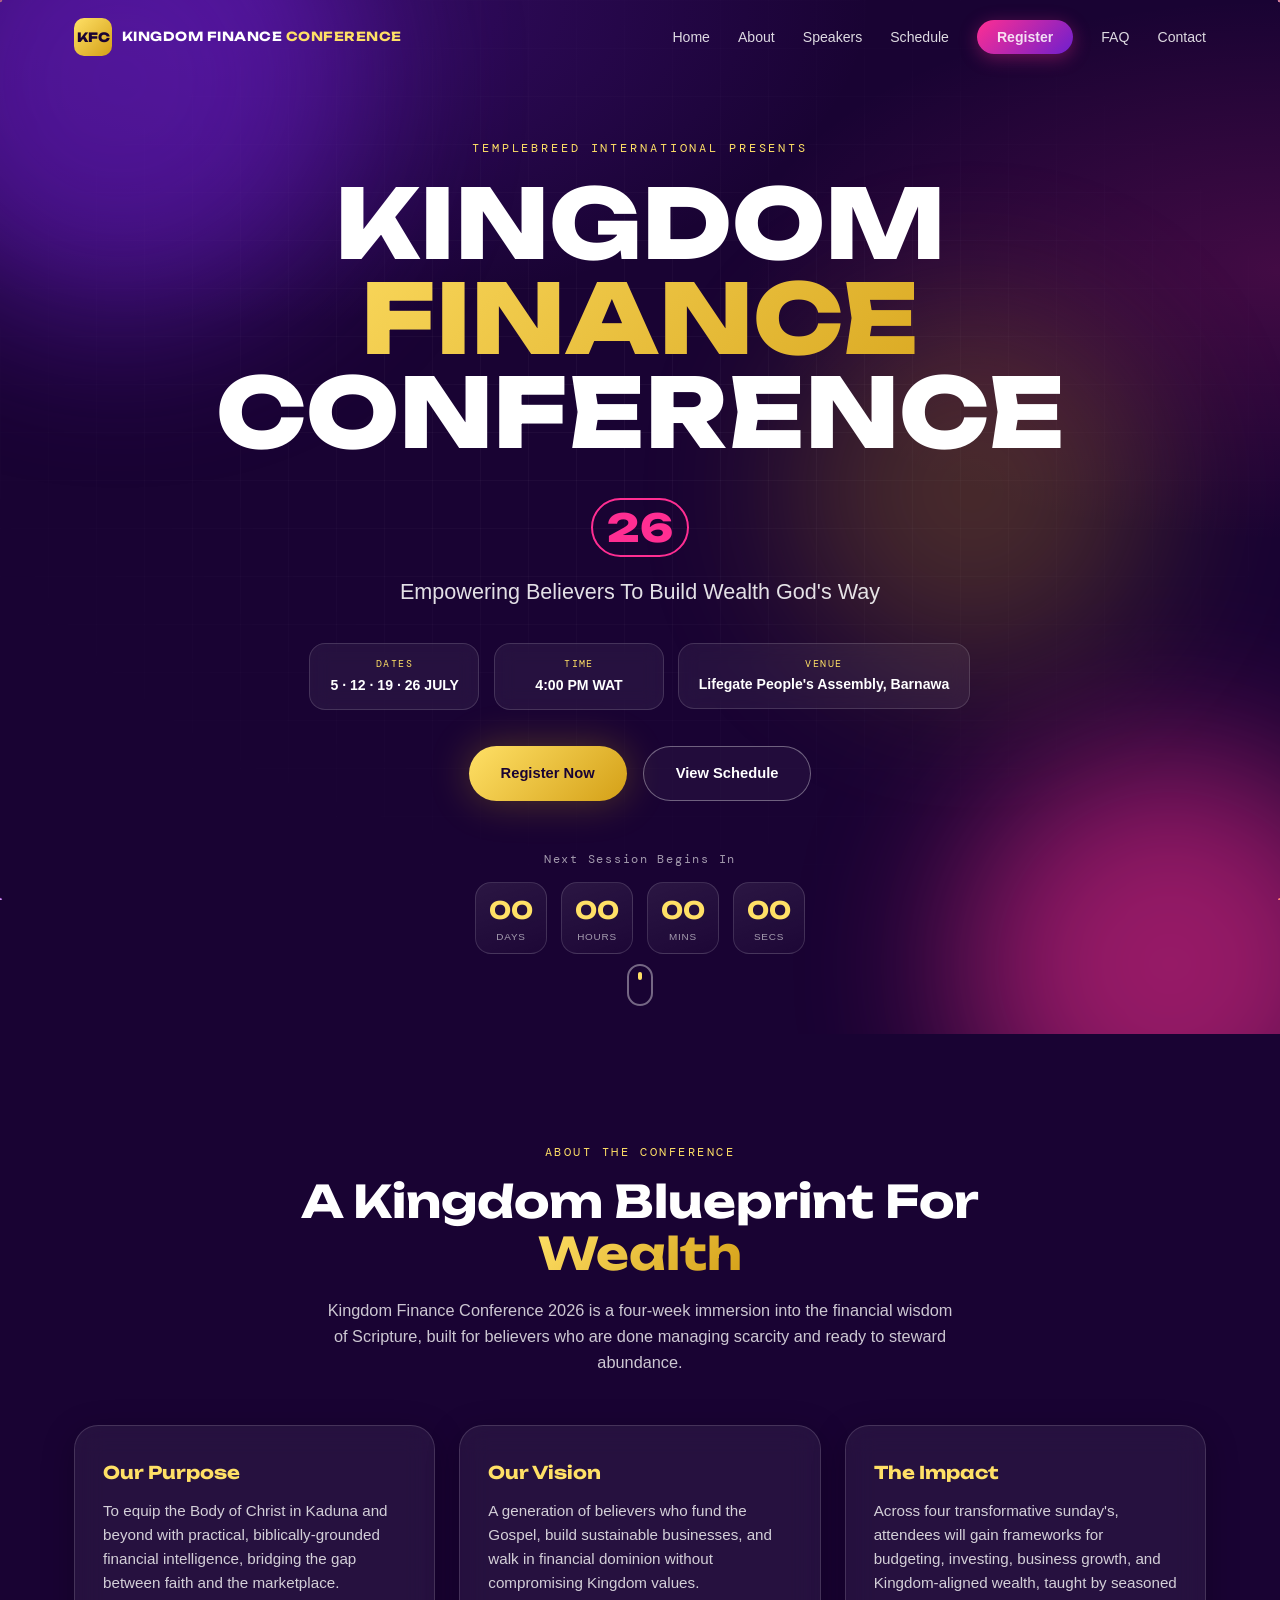
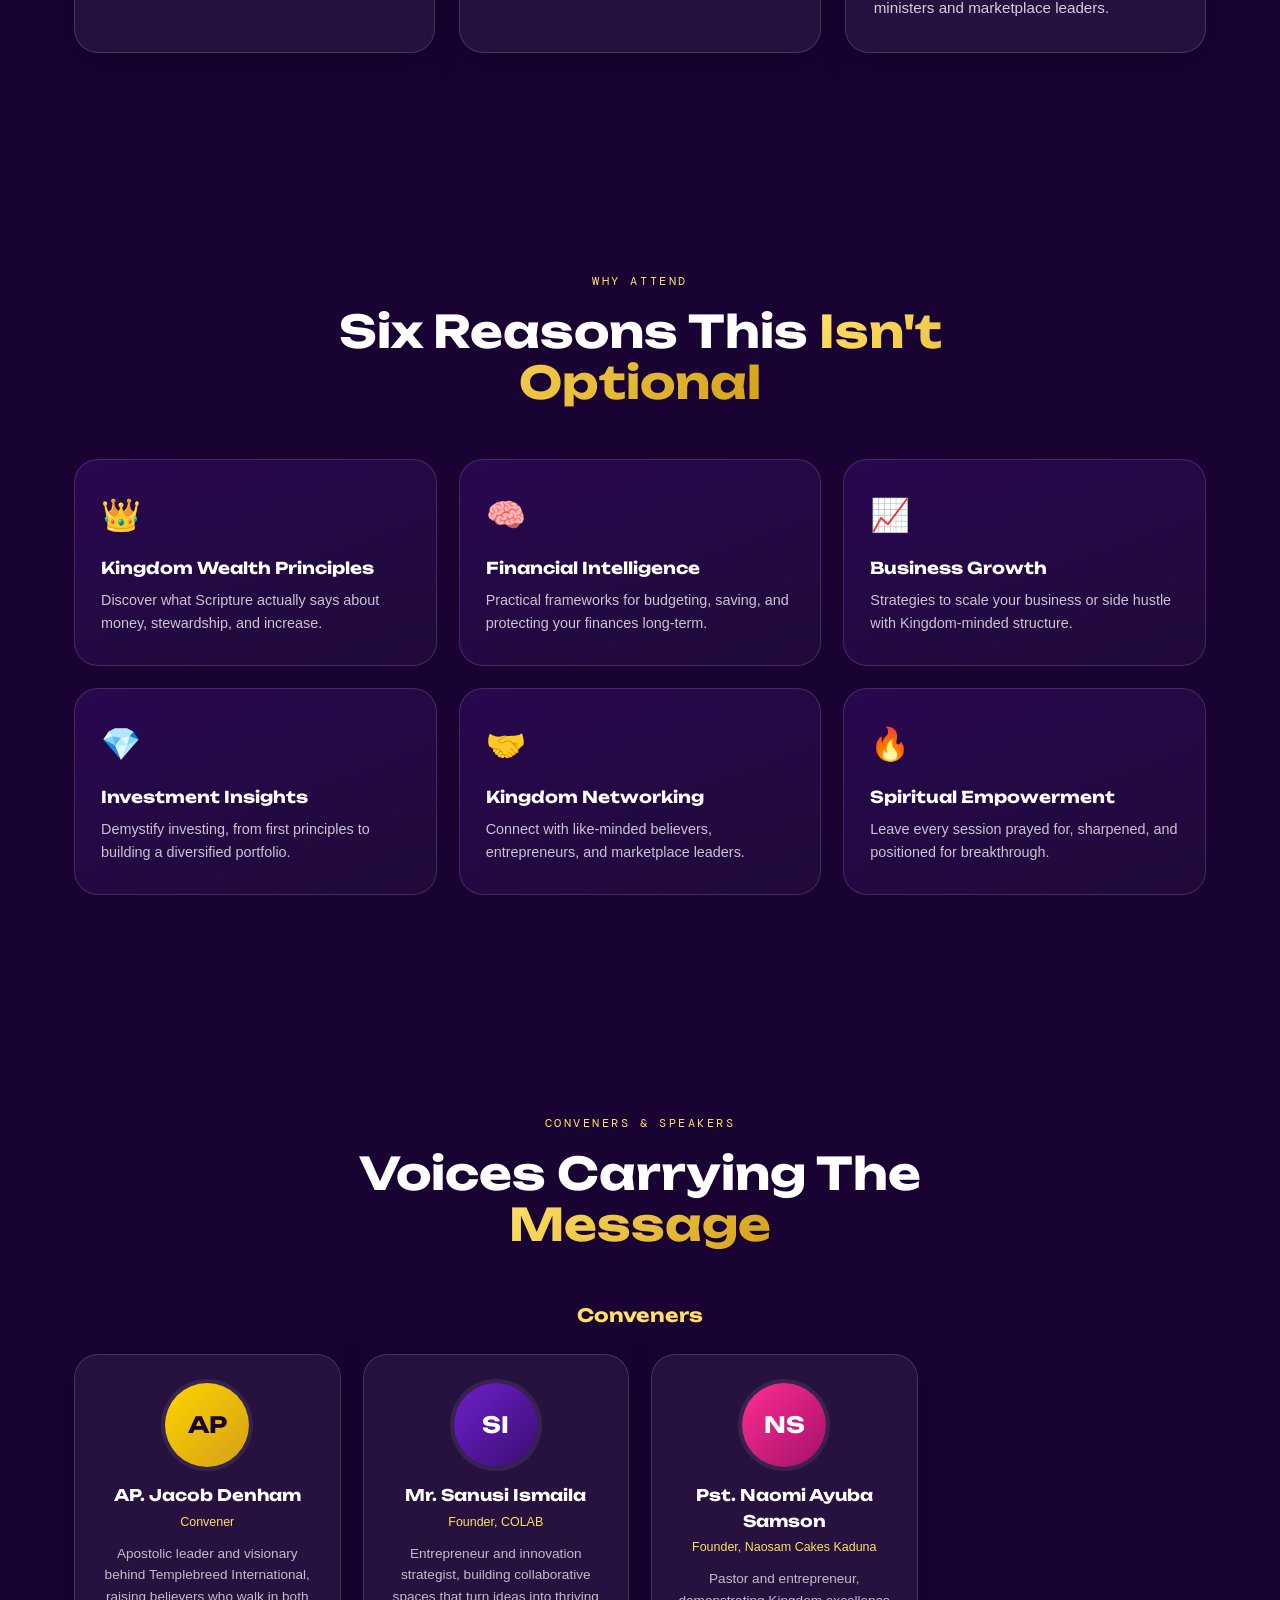
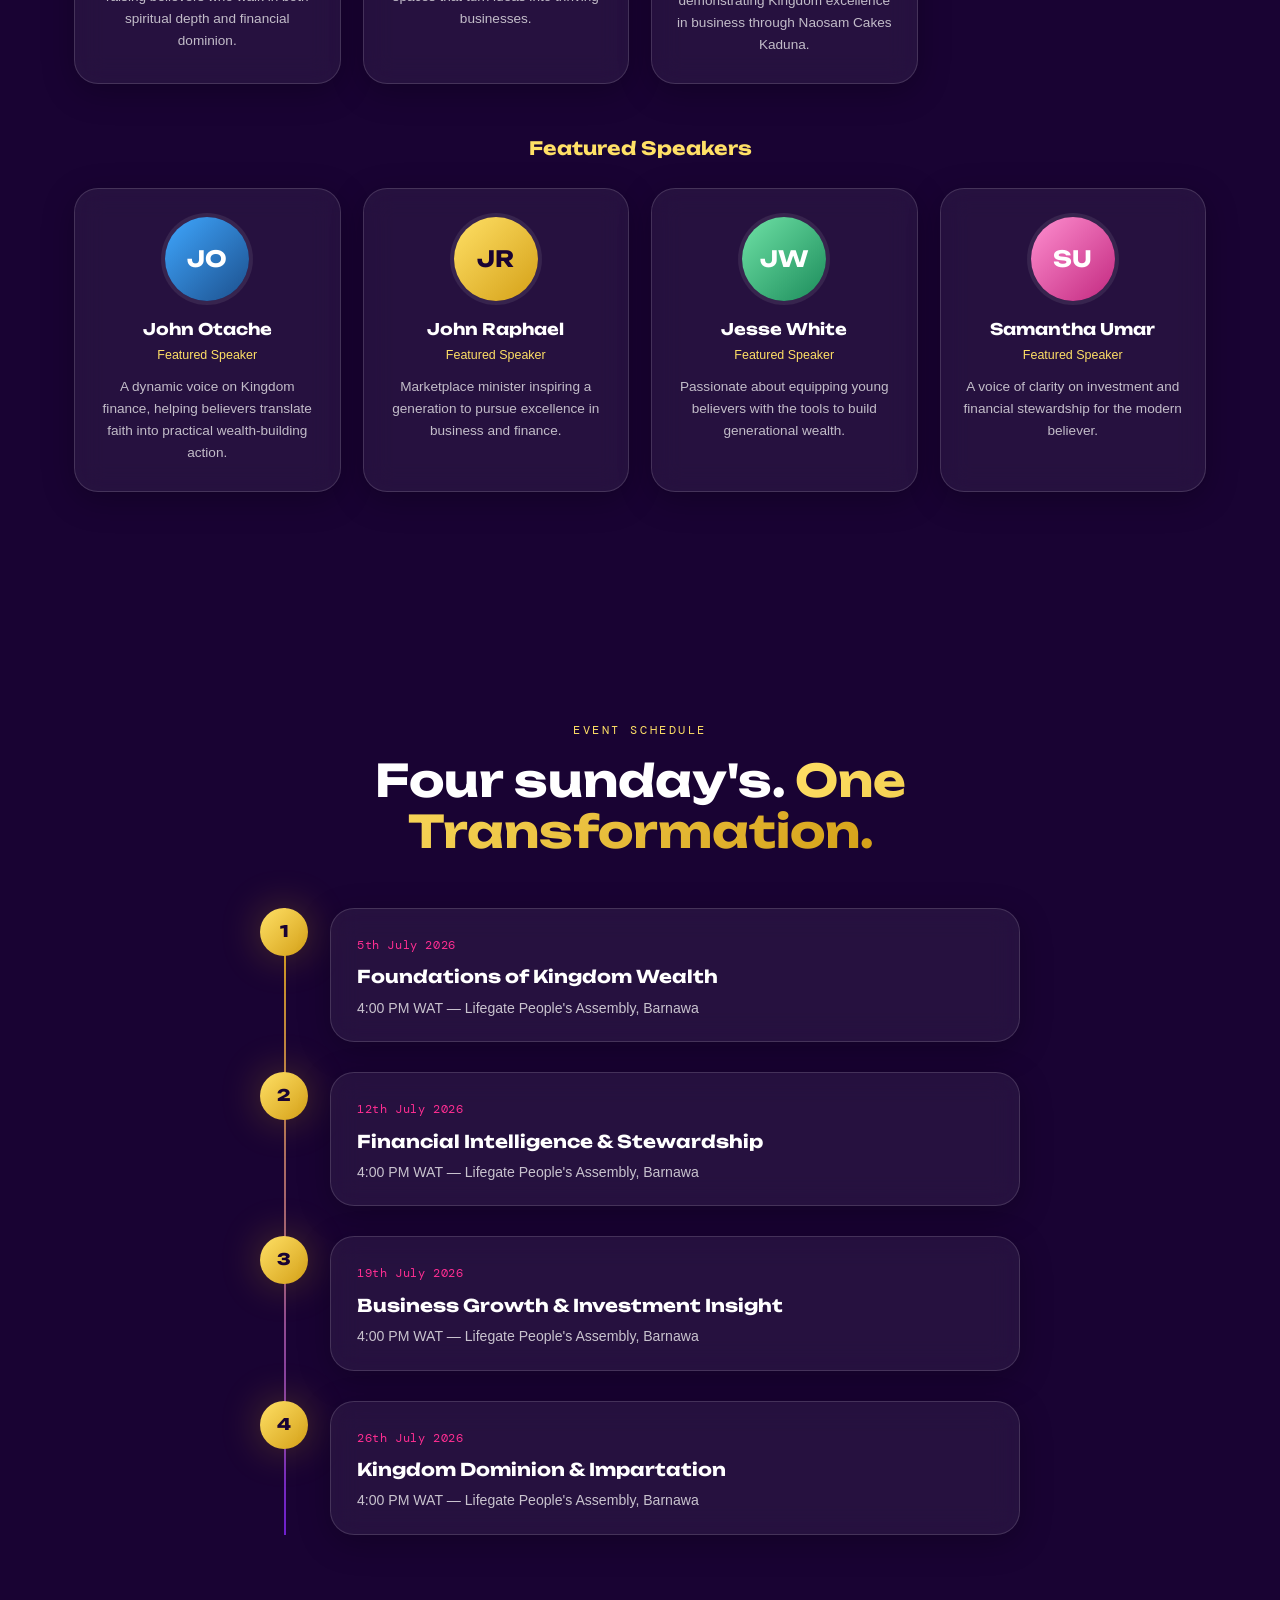
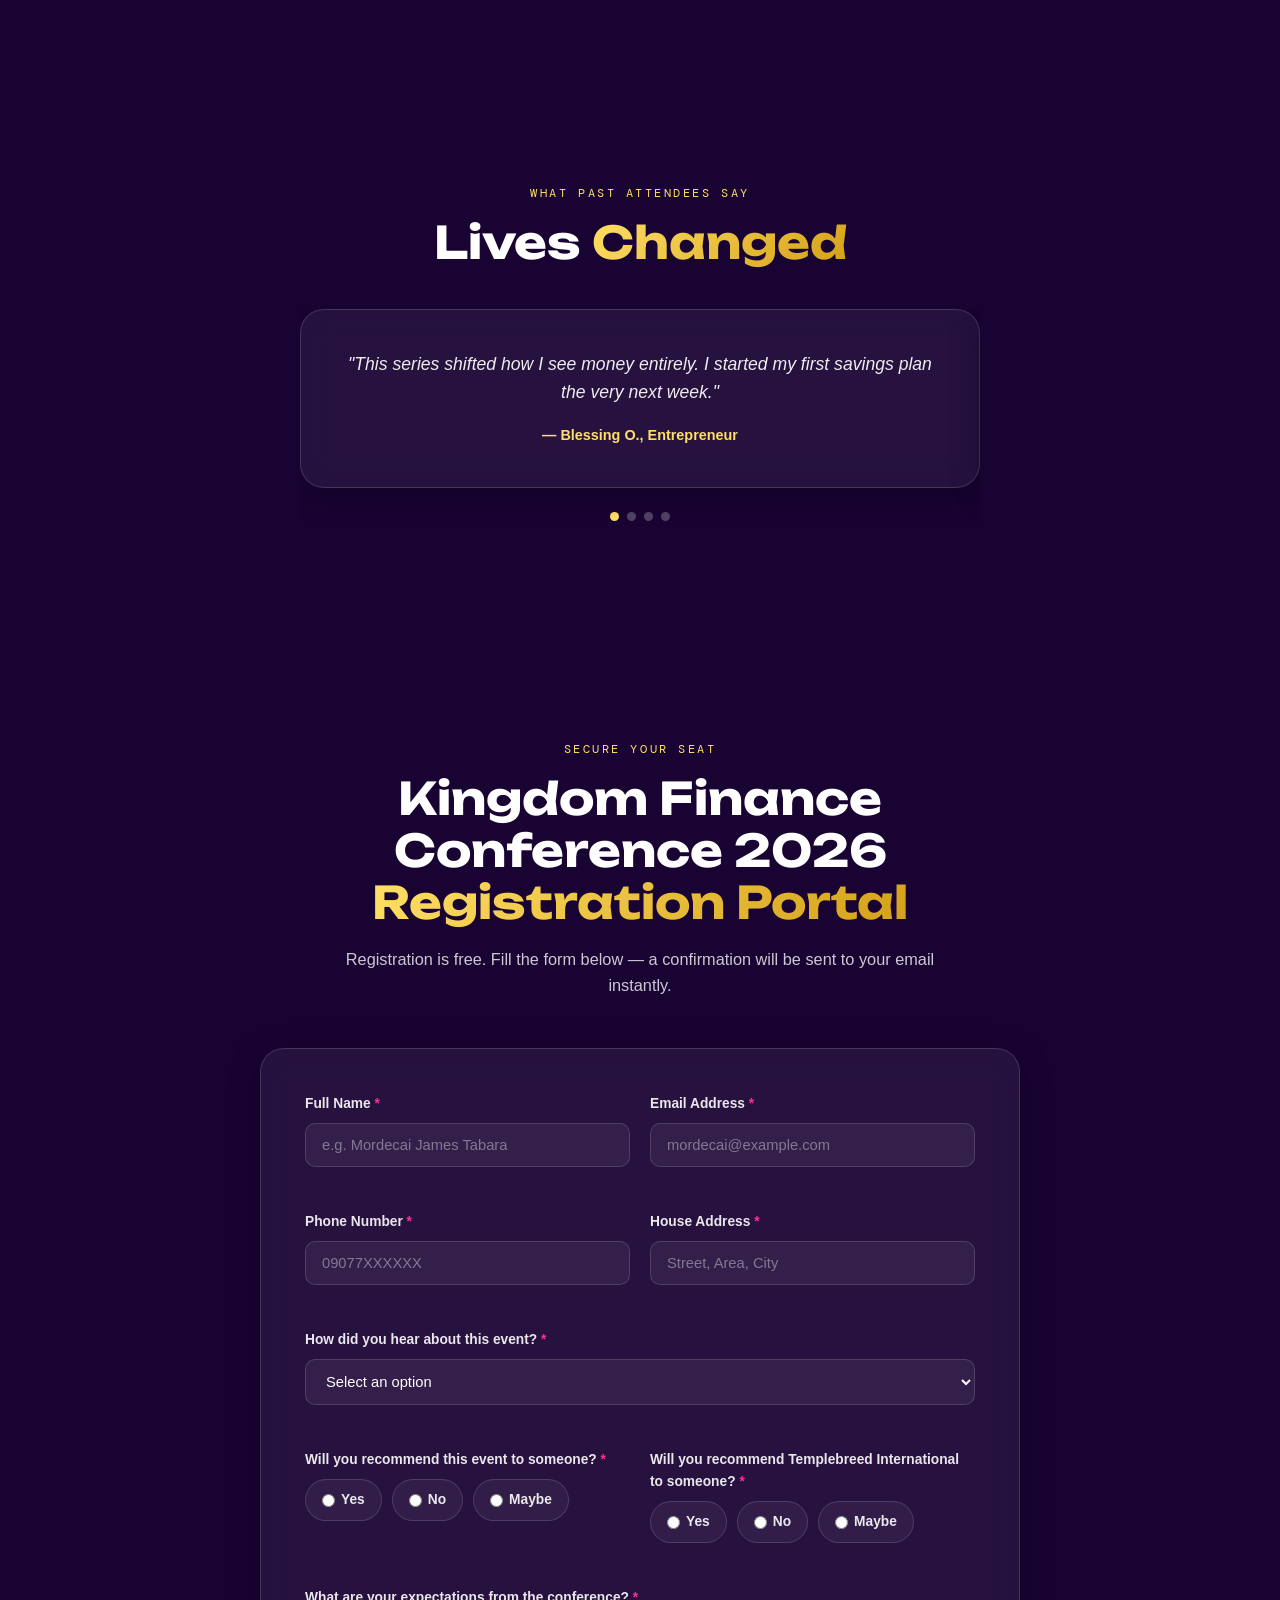
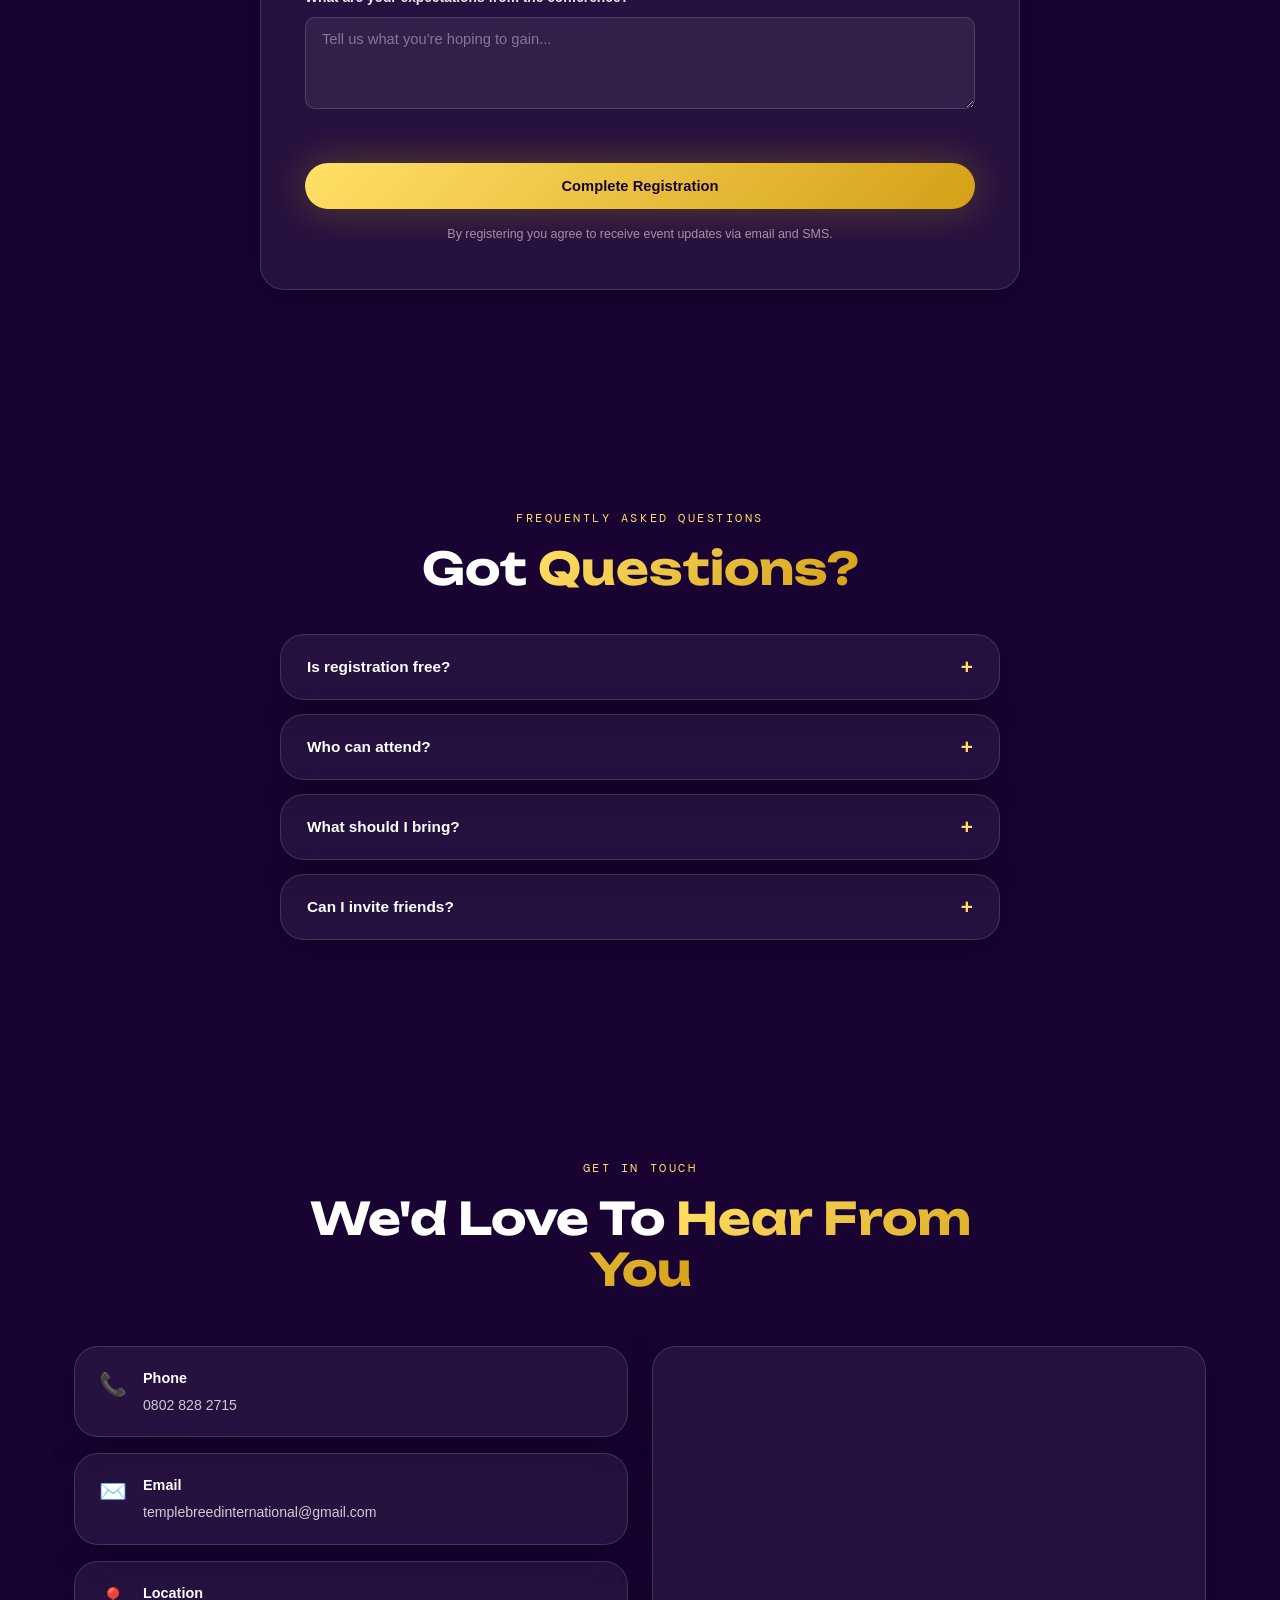
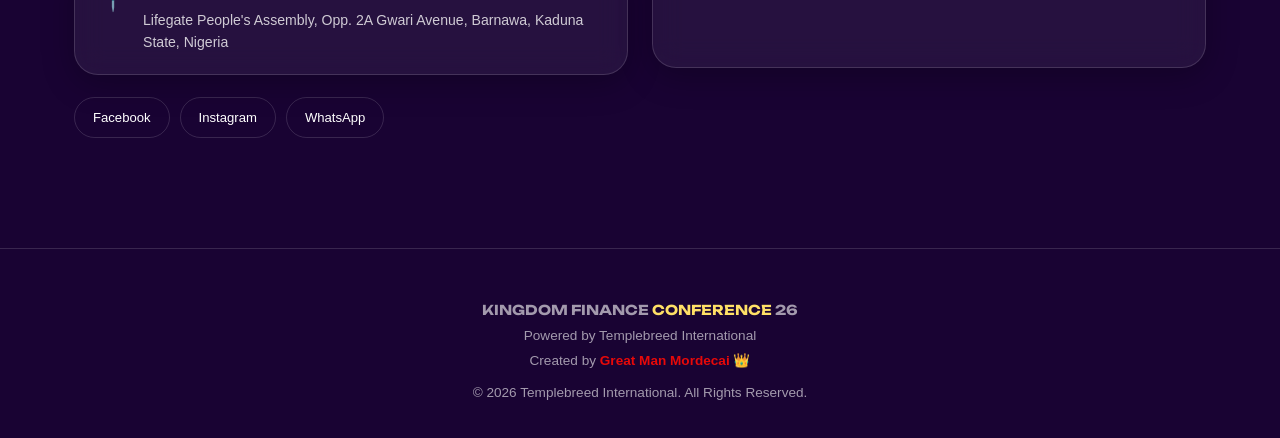
==== index.html @ 5153dd6d "Add files via upload" ====
<!DOCTYPE html>
<html lang="en">
<head>
<meta charset="UTF-8">
<meta name="viewport" content="width=device-width, initial-scale=1.0">
<title>Kingdom Finance Series 2026 | Templebreed International</title>
<meta name="description" content="Kingdom Finance Series 2026 — Empowering Believers To Build Wealth God's Way. 5th, 12th, 19th & 26th July 2026, 4PM WAT, Lifegate People's Assembly, Barnawa, Kaduna. Register free.">
<meta name="keywords" content="Kingdom Finance Series, Templebreed International, Kaduna conference, Christian finance conference 2026">
<meta name="author" content="Templebreed International">

<!-- Open Graph -->
<meta property="og:type" content="website">
<meta property="og:title" content="Kingdom Finance Series 2026">
<meta property="og:description" content="Empowering Believers To Build Wealth God's Way. Four Fridays in July 2026, 4PM WAT, Lifegate People's Assembly, Barnawa, Kaduna.">
<meta property="og:image" content="assets/og-cover.jpg">
<meta property="og:url" content="https://kingdomfinanceseries.org/">
<meta name="twitter:card" content="summary_large_image">

<link rel="preconnect" href="https://fonts.googleapis.com">
<link rel="preconnect" href="https://fonts.gstatic.com" crossorigin>
<link href="https://fonts.googleapis.com/css2?family=Unbounded:wght@400;600;700;800;900&family=Inter:wght@400;500;600;700;800&family=DM+Mono:wght@400;500&display=swap" rel="stylesheet">

<link rel="icon" href="data:image/svg+xml,<svg xmlns=%22http://www.w3.org/2000/svg%22 viewBox=%220 0 100 100%22><text y=%22.9em%22 font-size=%2290%22>👑</text></svg>">
<link rel="stylesheet" href="style.css">
</head>
<body>

<!-- ============ LOADING SCREEN ============ -->
<div id="loader" aria-hidden="true">
  <div class="loader-inner">
    <div class="loader-crest">
      <svg viewBox="0 0 120 120" width="72" height="72">
        <polygon points="60,8 110,40 96,108 24,108 10,40" fill="none" stroke="url(#goldGrad)" stroke-width="2.5"/>
        <text x="60" y="70" text-anchor="middle" font-family="Unbounded" font-size="40" fill="url(#goldGrad)">K</text>
        <defs>
          <linearGradient id="goldGrad" x1="0" y1="0" x2="1" y2="1">
            <stop offset="0%" stop-color="#FFE066"/>
            <stop offset="100%" stop-color="#D4A017"/>
          </linearGradient>
        </defs>
      </svg>
    </div>
    <p class="loader-eyebrow">TEMPLEBREED INTERNATIONAL</p>
    <p class="loader-text" id="loaderText">Preparing Your Kingdom Finance Experience<span class="dots"><span>.</span><span>.</span><span>.</span></span></p>
    <div class="loader-bar"><div class="loader-bar-fill" id="loaderFill"></div></div>
  </div>
</div>

<!-- ============ PARTICLE CANVAS BACKGROUND ============ -->
<canvas id="particleCanvas" aria-hidden="true"></canvas>

<!-- ============ NAVIGATION ============ -->
<header class="site-header" id="siteHeader">
  <nav class="navbar" aria-label="Primary">
    <a href="#home" class="brand">
      <span class="brand-mark">KFC</span>
      <span class="brand-text">KINGDOM&nbsp;FINANCE&nbsp;<em>CONFERENCE</em></span>
    </a>
    <ul class="nav-links" id="navLinks">
      <li><a href="#home" class="nav-link active-link">Home</a></li>
      <li><a href="#about" class="nav-link">About</a></li>
      <li><a href="#speakers" class="nav-link">Speakers</a></li>
      <li><a href="#schedule" class="nav-link">Schedule</a></li>
      <li><a href="#register" class="nav-link nav-cta">Register</a></li>
      <li><a href="#faq" class="nav-link">FAQ</a></li>
      <li><a href="#contact" class="nav-link">Contact</a></li>
    </ul>
    <button class="hamburger" id="hamburger" aria-label="Open menu" aria-expanded="false" aria-controls="navLinks">
      <span></span><span></span><span></span>
    </button>
  </nav>
</header>

<main id="home">

  <!-- ============ HERO ============ -->
  <section class="hero" id="hero">
    <div class="hero-bg">
      <div class="hero-glow glow-1"></div>
      <div class="hero-glow glow-2"></div>
      <div class="hero-glow glow-3"></div>
      <div class="hero-grid"></div>
    </div>

    <div class="hero-content">
      <p class="hero-eyebrow">TEMPLEBREED INTERNATIONAL PRESENTS</p>
      <h1 class="hero-title">
        <span class="line">KINGDOM</span>
        <span class="line gold-text">FINANCE</span>
        <span class="line series-line">CONFERENCE <em class="year-tag">26</em></span>
      </h1>
      <p class="hero-subtitle">Empowering Believers To Build Wealth God's Way</p>

      <div class="hero-meta">
        <div class="meta-pill">
          <span class="meta-label">DATES</span>
          <span class="meta-value">5 · 12 · 19 · 26 JULY</span>
        </div>
        <div class="meta-pill">
          <span class="meta-label">TIME</span>
          <span class="meta-value">4:00 PM WAT</span>
        </div>
        <div class="meta-pill">
          <span class="meta-label">VENUE</span>
          <span class="meta-value">Lifegate People's Assembly, Barnawa</span>
        </div>
      </div>

      <div class="hero-cta-row">
        <a href="#register" class="btn btn-primary">Register Now</a>
        <a href="#schedule" class="btn btn-ghost">View Schedule</a>
      </div>

      <div class="countdown" id="countdown" aria-label="Countdown to next session">
        <p class="countdown-label">Next Session Begins In</p>
        <div class="countdown-grid">
          <div class="countdown-cell"><span id="cdDays">00</span><small>Days</small></div>
          <div class="countdown-cell"><span id="cdHours">00</span><small>Hours</small></div>
          <div class="countdown-cell"><span id="cdMins">00</span><small>Mins</small></div>
          <div class="countdown-cell"><span id="cdSecs">00</span><small>Secs</small></div>
        </div>
      </div>
    </div>

    <a href="#about" class="scroll-cue" aria-label="Scroll to learn more"><span></span></a>
  </section>

  <!-- ============ ABOUT ============ -->
  <section class="section about" id="about">
    <div class="container">
      <p class="section-eyebrow">ABOUT THE CONFERENCE</p>
      <h2 class="section-title">A Kingdom Blueprint For <span class="gold-text">Wealth</span></h2>
      <p class="section-lead">Kingdom Finance Conference 2026 is a four-week immersion into the financial wisdom of Scripture, built for believers who are done managing scarcity and ready to steward abundance.</p>

      <div class="about-grid">
        <div class="about-card glass-card">
          <h3>Our Purpose</h3>
          <p>To equip the Body of Christ in Kaduna and beyond with practical, biblically-grounded financial intelligence, bridging the gap between faith and the marketplace.</p>
        </div>
        <div class="about-card glass-card">
          <h3>Our Vision</h3>
          <p>A generation of believers who fund the Gospel, build sustainable businesses, and walk in financial dominion without compromising Kingdom values.</p>
        </div>
        <div class="about-card glass-card">
          <h3>The Impact</h3>
          <p>Across four transformative sunday's, attendees will gain frameworks for budgeting, investing, business growth, and Kingdom-aligned wealth, taught by seasoned ministers and marketplace leaders.</p>
        </div>
      </div>
    </div>
  </section>

  <!-- ============ WHY ATTEND ============ -->
  <section class="section why-attend" id="why">
    <div class="container">
      <p class="section-eyebrow">WHY ATTEND</p>
      <h2 class="section-title">Six Reasons This <span class="gold-text">Isn't Optional</span></h2>

      <div class="why-grid">
        <article class="why-card reveal">
          <div class="why-icon">👑</div>
          <h3>Kingdom Wealth Principles</h3>
          <p>Discover what Scripture actually says about money, stewardship, and increase.</p>
        </article>
        <article class="why-card reveal">
          <div class="why-icon">🧠</div>
          <h3>Financial Intelligence</h3>
          <p>Practical frameworks for budgeting, saving, and protecting your finances long-term.</p>
        </article>
        <article class="why-card reveal">
          <div class="why-icon">📈</div>
          <h3>Business Growth</h3>
          <p>Strategies to scale your business or side hustle with Kingdom-minded structure.</p>
        </article>
        <article class="why-card reveal">
          <div class="why-icon">💎</div>
          <h3>Investment Insights</h3>
          <p>Demystify investing, from first principles to building a diversified portfolio.</p>
        </article>
        <article class="why-card reveal">
          <div class="why-icon">🤝</div>
          <h3>Kingdom Networking</h3>
          <p>Connect with like-minded believers, entrepreneurs, and marketplace leaders.</p>
        </article>
        <article class="why-card reveal">
          <div class="why-icon">🔥</div>
          <h3>Spiritual Empowerment</h3>
          <p>Leave every session prayed for, sharpened, and positioned for breakthrough.</p>
        </article>
      </div>
    </div>
  </section>

  <!-- ============ SPEAKERS ============ -->
  <section class="section speakers" id="speakers">
    <div class="container">
      <p class="section-eyebrow">CONVENERS & SPEAKERS</p>
      <h2 class="section-title">Voices Carrying The <span class="gold-text">Message</span></h2>

      <h3 class="sub-heading">Conveners</h3>
      <div class="speaker-grid">
        <article class="speaker-card glass-card">
          <div class="speaker-photo speaker-photo--ap">
            <img src="assets/speakers/jacob-denham.jpg" alt="AP. Jacob Denham" loading="lazy" onload="this.classList.add('loaded')" onerror="this.remove()">
            <span class="speaker-initials">AP</span>
          </div>
          <h4>AP. Jacob Denham</h4>
          <p class="speaker-title">Convener</p>
          <p class="speaker-bio">Apostolic leader and visionary behind Templebreed International, raising believers who walk in both spiritual depth and financial dominion.</p>
        </article>
        <article class="speaker-card glass-card">
          <div class="speaker-photo speaker-photo--si">
            <img src="assets/speakers/sanusi-ismaila.jpg" alt="Mr. Sanusi Ismaila" loading="lazy" onload="this.classList.add('loaded')" onerror="this.remove()">
            <span class="speaker-initials">SI</span>
          </div>
          <h4>Mr. Sanusi Ismaila</h4>
          <p class="speaker-title">Founder, COLAB</p>
          <p class="speaker-bio">Entrepreneur and innovation strategist, building collaborative spaces that turn ideas into thriving businesses.</p>
        </article>
        <article class="speaker-card glass-card">
          <div class="speaker-photo speaker-photo--ns">
            <img src="assets/speakers/naomi-ayuba-samson.jpg" alt="Pst. Naomi Ayuba Samson" loading="lazy" onload="this.classList.add('loaded')" onerror="this.remove()">
            <span class="speaker-initials">NS</span>
          </div>
          <h4>Pst. Naomi Ayuba Samson</h4>
          <p class="speaker-title">Founder, Naosam Cakes Kaduna</p>
          <p class="speaker-bio">Pastor and entrepreneur, demonstrating Kingdom excellence in business through Naosam Cakes Kaduna.</p>
        </article>
      </div>

      <h3 class="sub-heading">Featured Speakers</h3>
      <div class="speaker-grid">
        <article class="speaker-card glass-card">
          <div class="speaker-photo speaker-photo--jo">
            <img src="assets/speakers/john-otache.jpg" alt="John Otache" loading="lazy" onload="this.classList.add('loaded')" onerror="this.remove()">
            <span class="speaker-initials">JO</span>
          </div>
          <h4>John Otache</h4>
          <p class="speaker-title">Featured Speaker</p>
          <p class="speaker-bio">A dynamic voice on Kingdom finance, helping believers translate faith into practical wealth-building action.</p>
        </article>
        <article class="speaker-card glass-card">
          <div class="speaker-photo speaker-photo--jr">
            <img src="assets/speakers/john-raphael.jpg" alt="John Raphael" loading="lazy" onload="this.classList.add('loaded')" onerror="this.remove()">
            <span class="speaker-initials">JR</span>
          </div>
          <h4>John Raphael</h4>
          <p class="speaker-title">Featured Speaker</p>
          <p class="speaker-bio">Marketplace minister inspiring a generation to pursue excellence in business and finance.</p>
        </article>
        <article class="speaker-card glass-card">
          <div class="speaker-photo speaker-photo--jw">
            <img src="assets/speakers/jesse-white.jpg" alt="Jesse White" loading="lazy" onload="this.classList.add('loaded')" onerror="this.remove()">
            <span class="speaker-initials">JW</span>
          </div>
          <h4>Jesse White</h4>
          <p class="speaker-title">Featured Speaker</p>
          <p class="speaker-bio">Passionate about equipping young believers with the tools to build generational wealth.</p>
        </article>
        <article class="speaker-card glass-card">
          <div class="speaker-photo speaker-photo--su">
            <img src="assets/speakers/samantha-umar.jpg" alt="Samantha Umar" loading="lazy" onload="this.classList.add('loaded')" onerror="this.remove()">
            <span class="speaker-initials">SU</span>
          </div>
          <h4>Samantha Umar</h4>
          <p class="speaker-title">Featured Speaker</p>
          <p class="speaker-bio">A voice of clarity on investment and financial stewardship for the modern believer.</p>
        </article>
      </div>
    </div>
  </section>

  <!-- ============ SCHEDULE ============ -->
  <section class="section schedule" id="schedule">
    <div class="container">
      <p class="section-eyebrow">EVENT SCHEDULE</p>
      <h2 class="section-title">Four sunday's. <span class="gold-text">One Transformation.</span></h2>

      <div class="timeline">
        <div class="timeline-line"></div>

        <div class="timeline-item reveal">
          <div class="timeline-dot">1</div>
          <div class="timeline-card glass-card">
            <span class="timeline-date">5th July 2026</span>
            <h4>Foundations of Kingdom Wealth</h4>
            <p>4:00 PM WAT — Lifegate People's Assembly, Barnawa</p>
          </div>
        </div>
        <div class="timeline-item reveal">
          <div class="timeline-dot">2</div>
          <div class="timeline-card glass-card">
            <span class="timeline-date">12th July 2026</span>
            <h4>Financial Intelligence & Stewardship</h4>
            <p>4:00 PM WAT — Lifegate People's Assembly, Barnawa</p>
          </div>
        </div>
        <div class="timeline-item reveal">
          <div class="timeline-dot">3</div>
          <div class="timeline-card glass-card">
            <span class="timeline-date">19th July 2026</span>
            <h4>Business Growth & Investment Insight</h4>
            <p>4:00 PM WAT — Lifegate People's Assembly, Barnawa</p>
          </div>
        </div>
        <div class="timeline-item reveal">
          <div class="timeline-dot">4</div>
          <div class="timeline-card glass-card">
            <span class="timeline-date">26th July 2026</span>
            <h4>Kingdom Dominion & Impartation</h4>
            <p>4:00 PM WAT — Lifegate People's Assembly, Barnawa</p>
          </div>
        </div>
      </div>
    </div>
  </section>

  <!-- ============ TESTIMONIALS ============ -->
  <section class="section testimonials" id="testimonials">
    <div class="container">
      <p class="section-eyebrow">WHAT PAST ATTENDEES SAY</p>
      <h2 class="section-title">Lives <span class="gold-text">Changed</span></h2>

      <div class="testimonial-carousel">
        <div class="testimonial-track" id="testimonialTrack">
          <article class="testimonial-card glass-card">
            <p class="testimonial-quote">"This series shifted how I see money entirely. I started my first savings plan the very next week."</p>
            <p class="testimonial-name">— Blessing O., Entrepreneur</p>
          </article>
          <article class="testimonial-card glass-card">
            <p class="testimonial-quote">"I came skeptical about a 'finance conference' in church, but left with a full business plan and renewed faith."</p>
            <p class="testimonial-name">— Daniel K., Business Owner</p>
          </article>
          <article class="testimonial-card glass-card">
            <p class="testimonial-quote">"The teaching on Kingdom stewardship was practical, biblical, and honestly life-changing."</p>
            <p class="testimonial-name">— Esther M., Civil Servant</p>
          </article>
          <article class="testimonial-card glass-card">
            <p class="testimonial-quote">"Networking alone was worth it — I met two people I now do business with."</p>
            <p class="testimonial-name">— Ibrahim S., Tech Founder</p>
          </article>
        </div>
        <div class="testimonial-dots" id="testimonialDots"></div>
      </div>
    </div>
  </section>

  <!-- ============ REGISTRATION ============ -->
  <section class="section register" id="register">
    <div class="container">
      <p class="section-eyebrow">SECURE YOUR SEAT</p>
      <h2 class="section-title">Kingdom Finance Conference 2026 <span class="gold-text">Registration Portal</span></h2>
      <p class="section-lead">Registration is free. Fill the form below — a confirmation will be sent to your email instantly.</p>

      <div class="register-wrap glass-card">
        <form id="registrationForm" novalidate>

          <div class="form-row">
            <div class="form-group">
              <label for="fullName">Full Name <span class="req">*</span></label>
              <input type="text" id="fullName" name="fullName" placeholder="e.g. Mordecai James Tabara" required>
              <span class="error-msg" id="err-fullName"></span>
            </div>
            <div class="form-group">
              <label for="email">Email Address <span class="req">*</span></label>
              <input type="email" id="email" name="email" placeholder="mordecai@example.com" required>
              <span class="error-msg" id="err-email"></span>
            </div>
          </div>

          <div class="form-row">
            <div class="form-group">
              <label for="phone">Phone Number <span class="req">*</span></label>
              <input type="tel" id="phone" name="phone" placeholder="09077XXXXXX" required>
              <span class="error-msg" id="err-phone"></span>
            </div>
            <div class="form-group">
              <label for="address">House Address <span class="req">*</span></label>
              <input type="text" id="address" name="address" placeholder="Street, Area, City" required>
              <span class="error-msg" id="err-address"></span>
            </div>
          </div>

          <div class="form-group">
            <label for="hearAbout">How did you hear about this event? <span class="req">*</span></label>
            <select id="hearAbout" name="hearAbout" required>
              <option value="" disabled selected>Select an option</option>
              <option>Church Announcement</option>
              <option>Social Media</option>
              <option>Friend or Family</option>
              <option>Flyer / Poster</option>
              <option>Templebreed International Website</option>
              <option>Other</option>
            </select>
            <span class="error-msg" id="err-hearAbout"></span>
          </div>

          <div class="form-row">
            <div class="form-group">
              <label>Will you recommend this event to someone? <span class="req">*</span></label>
              <div class="radio-group">
                <label class="radio-pill"><input type="radio" name="recommendEvent" value="Yes" required> Yes</label>
                <label class="radio-pill"><input type="radio" name="recommendEvent" value="No"> No</label>
                <label class="radio-pill"><input type="radio" name="recommendEvent" value="Maybe"> Maybe</label>
              </div>
              <span class="error-msg" id="err-recommendEvent"></span>
            </div>
            <div class="form-group">
              <label>Will you recommend Templebreed International to someone? <span class="req">*</span></label>
              <div class="radio-group">
                <label class="radio-pill"><input type="radio" name="recommendChurch" value="Yes" required> Yes</label>
                <label class="radio-pill"><input type="radio" name="recommendChurch" value="No"> No</label>
                <label class="radio-pill"><input type="radio" name="recommendChurch" value="Maybe"> Maybe</label>
              </div>
              <span class="error-msg" id="err-recommendChurch"></span>
            </div>
          </div>

          <div class="form-group">
            <label for="expectations">What are your expectations from the conference? <span class="req">*</span></label>
            <textarea id="expectations" name="expectations" rows="4" placeholder="Tell us what you're hoping to gain..." required></textarea>
            <span class="error-msg" id="err-expectations"></span>
          </div>

          <p class="form-banner" id="formBanner" role="alert" style="display:none;"></p>

          <button type="submit" class="btn btn-primary btn-submit" id="submitBtn">
            <span class="btn-text">Complete Registration</span>
            <span class="btn-spinner" aria-hidden="true"></span>
          </button>

          <p class="form-note">By registering you agree to receive event updates via email and SMS.</p>
        </form>
      </div>
    </div>
  </section>

  <!-- ============ FAQ ============ -->
  <section class="section faq" id="faq">
    <div class="container">
      <p class="section-eyebrow">FREQUENTLY ASKED QUESTIONS</p>
      <h2 class="section-title">Got <span class="gold-text">Questions?</span></h2>

      <div class="faq-list">
        <div class="faq-item glass-card">
          <button class="faq-question" aria-expanded="false">Is registration free?<span class="faq-toggle">+</span></button>
          <div class="faq-answer"><p>Yes. Registration for all four sessions of Kingdom Finance Conference 2026 is completely free.</p></div>
        </div>
        <div class="faq-item glass-card">
          <button class="faq-question" aria-expanded="false">Who can attend?<span class="faq-toggle">+</span></button>
          <div class="faq-answer"><p>Everyone is welcome believers, entrepreneurs, students, and anyone seeking biblical financial wisdom.</p></div>
        </div>
        <div class="faq-item glass-card">
          <button class="faq-question" aria-expanded="false">What should I bring?<span class="faq-toggle">+</span></button>
          <div class="faq-answer"><p>Bring a notebook, an open heart, and your phone to access the digital resources shared during sessions.</p></div>
        </div>

        <div class="faq-item glass-card">
          <button class="faq-question" aria-expanded="false">Can I invite friends?<span class="faq-toggle">+</span></button>
          <div class="faq-answer"><p>Absolutely in fact, we encourage it. Each guest should register individually so we can prepare adequately.</p></div>
        </div>
      </div>
    </div>
  </section>

  <!-- ============ CONTACT ============ -->
  <section class="section contact" id="contact">
    <div class="container">
      <p class="section-eyebrow">GET IN TOUCH</p>
      <h2 class="section-title">We'd Love To <span class="gold-text">Hear From You</span></h2>

      <div class="contact-grid">
        <div class="contact-info">
          <div class="contact-row glass-card">
            <span class="contact-icon">📞</span>
            <div><strong>Phone</strong><p><a href="tel:08028282715">0802 828 2715</a></p></div>
          </div>
          <div class="contact-row glass-card">
            <span class="contact-icon">✉️</span>
            <div><strong>Email</strong><p><a href="mailto:info@templebreed.org">templebreedinternational@gmail.com</a></p></div>
          </div>
          <div class="contact-row glass-card">
            <span class="contact-icon">📍</span>
            <div><strong>Location</strong><p>Lifegate People's Assembly, Opp. 2A Gwari Avenue, Barnawa, Kaduna State, Nigeria</p></div>
          </div>
          <div class="social-row">
            <a href="#" class="social-pill" aria-label="Facebook">Facebook</a>
            <a href="#" class="social-pill" aria-label="Instagram">Instagram</a>
            <a href="https://wa.me/2349077673110" class="social-pill" aria-label="WhatsApp">WhatsApp</a>
          </div>
        </div>
        <div class="contact-map glass-card">
          <iframe title="Event location map" src="https://www.google.com/maps?q=Gwari%20Avenue%20Barnawa%20Kaduna&output=embed" width="100%" height="320" style="border:0;" loading="lazy" referrerpolicy="no-referrer-when-downgrade"></iframe>
        </div>
      </div>
    </div>
  </section>

</main>

<!-- ============ FOOTER ============ -->
<footer class="site-footer">
  <div class="container footer-inner">
    <p class="footer-brand">KINGDOM FINANCE <em>CONFERENCE</em> 26</p>
    <p>Powered by Templebreed International</p>
   <p>
  Created by <a href="https://your-link-here.com" class="creator-link" target="_blank">Great Man Mordecai 👑</a>
</p>
    <p class="footer-copy">© 2026 Templebreed International. All Rights Reserved.</p>
  </div>
</footer>

<button id="backToTop" aria-label="Back to top">↑</button>

<script src="script.js"></script>
</body>
</html>
---- style.css ----
/* ============================================================
   KINGDOM FINANCE SERIES 2026 — STYLE SYSTEM
   Templebreed International
   Palette: Deep Royal Purple, Electric Violet, Bright Gold,
            Neon Pink, White
   ============================================================ */

:root{
  --royal-purple: #2A0A52;
  --royal-purple-deep: #190333;
  --electric-violet: #6E1FCE;
  --electric-violet-2: #8A3FFC;
  --gold: #FFD400;
  --gold-soft: #FFE066;
  --gold-deep: #D4A017;
  --neon-pink: #FF2E92;
  --white: #FFFFFF;
  --ink: #15052B;
  --glass-bg: rgba(255,255,255,0.06);
  --glass-border: rgba(255,255,255,0.14);

  --font-display: 'Unbounded', sans-serif;
  --font-body: 'Inter', sans-serif;
  --font-mono: 'DM Mono', monospace;

  --radius-lg: 24px;
  --radius-md: 16px;
  --radius-sm: 10px;

  --shadow-glow-gold: 0 0 40px rgba(255,212,0,0.25);
  --shadow-glow-pink: 0 0 50px rgba(255,46,146,0.25);
  --ease: cubic-bezier(.16,1,.3,1);
}

*{ margin:0; padding:0; box-sizing:border-box; }

html{ scroll-behavior:smooth; }

body{
  font-family: var(--font-body);
  background: var(--royal-purple-deep);
  color: var(--white);
  overflow-x: hidden;
  line-height:1.6;
}

@media (prefers-reduced-motion: reduce){
  *{ animation-duration:.001ms !important; animation-iteration-count:1 !important; transition-duration:.001ms !important; scroll-behavior:auto !important; }
}

a{ color:inherit; text-decoration:none; }
ul{ list-style:none; }
img{ max-width:100%; display:block; }
button{ font-family:inherit; cursor:pointer; border:none; background:none; color:inherit; }
input, select, textarea{ font-family:inherit; }
:focus-visible{ outline:2px solid var(--gold); outline-offset:3px; }

.container{ max-width:1180px; margin:0 auto; padding:0 24px; }

/* ============ BACKGROUND PARTICLE CANVAS ============ */
#particleCanvas{
  position:fixed; inset:0; width:100%; height:100%;
  z-index:0; pointer-events:none;
  background:
    radial-gradient(ellipse 80% 60% at 20% 0%, rgba(110,31,206,0.35), transparent 60%),
    radial-gradient(ellipse 70% 50% at 100% 30%, rgba(255,46,146,0.18), transparent 60%),
    var(--royal-purple-deep);
}

main, .site-header, .site-footer{ position:relative; z-index:1; }

/* ============ LOADER ============ */
#loader{
  position:fixed; inset:0; z-index:9999;
  background: radial-gradient(ellipse at 50% 30%, var(--royal-purple) 0%, var(--royal-purple-deep) 70%);
  display:flex; align-items:center; justify-content:center;
  transition: opacity .8s var(--ease), visibility .8s var(--ease);
}
#loader.loaded{ opacity:0; visibility:hidden; }
.loader-inner{ text-align:center; }
.loader-crest{ margin-bottom:18px; animation: floaty 2.4s ease-in-out infinite; }
@keyframes floaty{ 0%,100%{ transform:translateY(0); } 50%{ transform:translateY(-8px); } }
.loader-eyebrow{ font-family:var(--font-mono); font-size:.7rem; letter-spacing:.2em; color:var(--gold-soft); margin-bottom:8px; }
.loader-text{ font-family:var(--font-display); font-size:1rem; font-weight:600; max-width:320px; margin:0 auto 18px; }
.dots span{ animation: blink 1.4s infinite; opacity:0; }
.dots span:nth-child(2){ animation-delay:.2s; }
.dots span:nth-child(3){ animation-delay:.4s; }
@keyframes blink{ 0%,100%{ opacity:0; } 50%{ opacity:1; } }
.loader-bar{ width:220px; height:3px; background:rgba(255,255,255,.15); border-radius:99px; margin:0 auto; overflow:hidden; }
.loader-bar-fill{ height:100%; width:0%; background:linear-gradient(90deg,var(--gold-deep),var(--gold)); transition: width .3s linear; }

/* ============ NAVIGATION ============ */
.site-header{
  position:fixed; top:0; left:0; right:0; z-index:500;
  transition: background .35s var(--ease), box-shadow .35s var(--ease), padding .35s var(--ease);
  padding:18px 0;
}
.site-header.scrolled{
  background: rgba(21,5,43,0.78);
  backdrop-filter: blur(16px);
  box-shadow: 0 4px 30px rgba(0,0,0,.35);
  padding:10px 0;
}
.navbar{
  max-width:1180px; margin:0 auto; padding:0 24px;
  display:flex; align-items:center; justify-content:space-between;
}
.brand{ display:flex; align-items:center; gap:10px; font-family:var(--font-display); }
.brand-mark{
  display:inline-flex; align-items:center; justify-content:center;
  width:38px; height:38px; border-radius:10px;
  background: linear-gradient(135deg, var(--gold-soft), var(--gold-deep));
  color: var(--royal-purple-deep); font-weight:800; font-size:.8rem;
}
.brand-text{ font-size:.78rem; font-weight:700; letter-spacing:.04em; }
.brand-text em{ font-style:normal; color:var(--gold-soft); }

.nav-links{ display:flex; align-items:center; gap:28px; }
.nav-link{ font-size:.88rem; font-weight:500; color:rgba(255,255,255,.85); position:relative; padding:4px 0; transition:color .25s; }
.nav-link::after{ content:''; position:absolute; left:0; bottom:-4px; width:0; height:2px; background:var(--gold); transition:width .3s var(--ease); }
.nav-link:hover, .nav-link.active-link{ color:var(--white); }
.nav-link:hover::after, .nav-link.active-link::after{ width:100%; }
.nav-cta{
  background: linear-gradient(135deg, var(--neon-pink), var(--electric-violet));
  padding:9px 20px !important; border-radius:99px; font-weight:700;
  box-shadow: 0 4px 18px rgba(255,46,146,.35);
}
.nav-cta::after{ display:none; }

.hamburger{ display:none; flex-direction:column; gap:5px; padding:6px; }
.hamburger span{ width:24px; height:2px; background:var(--white); border-radius:2px; transition:.3s; }

@media (max-width: 880px){
  .hamburger{ display:flex; }
  .nav-links{
    position:fixed; top:0; right:-100%; height:100vh; width:78%; max-width:320px;
    background: rgba(21,5,43,0.97); backdrop-filter:blur(20px);
    flex-direction:column; justify-content:center; gap:28px;
    transition:right .4s var(--ease); padding:40px;
  }
  .nav-links.open{ right:0; }
  .nav-cta{ display:inline-block; }
}

/* ============ BUTTONS ============ */
.btn{
  display:inline-flex; align-items:center; justify-content:center; gap:8px;
  padding:15px 32px; border-radius:99px; font-weight:700; font-size:.92rem;
  transition: transform .25s var(--ease), box-shadow .25s var(--ease), opacity .25s;
  cursor:pointer;
}
.btn-primary{
  background: linear-gradient(135deg, var(--gold-soft), var(--gold-deep));
  color: var(--royal-purple-deep);
  box-shadow: var(--shadow-glow-gold);
}
.btn-primary:hover{ transform: translateY(-3px); box-shadow:0 10px 40px rgba(255,212,0,.4); }
.btn-ghost{
  border:1.5px solid rgba(255,255,255,.35); color:var(--white); background:rgba(255,255,255,.04);
}
.btn-ghost:hover{ border-color:var(--gold-soft); background:rgba(255,255,255,.08); transform: translateY(-3px); }

/* ============ GLASS CARD ============ */
.glass-card{
  background: var(--glass-bg);
  border: 1px solid var(--glass-border);
  border-radius: var(--radius-lg);
  backdrop-filter: blur(14px);
  box-shadow: 0 8px 32px rgba(0,0,0,.25);
}

/* ============ HERO ============ */
.hero{
  position:relative; min-height:100vh; display:flex; flex-direction:column;
  align-items:center; justify-content:center; text-align:center;
  padding:140px 24px 80px; overflow:hidden;
}
.hero-bg{ position:absolute; inset:0; z-index:-1; }
.hero-glow{ position:absolute; border-radius:50%; filter:blur(80px); opacity:.55; }
.glow-1{ width:480px; height:480px; background:var(--electric-violet); top:-160px; left:-120px; animation: drift1 16s ease-in-out infinite; }
.glow-2{ width:420px; height:420px; background:var(--neon-pink); bottom:-140px; right:-100px; animation: drift2 18s ease-in-out infinite; }
.glow-3{ width:360px; height:360px; background:var(--gold-deep); top:30%; right:10%; opacity:.25; animation: drift1 22s ease-in-out infinite reverse; }
@keyframes drift1{ 0%,100%{ transform:translate(0,0); } 50%{ transform:translate(40px,30px); } }
@keyframes drift2{ 0%,100%{ transform:translate(0,0); } 50%{ transform:translate(-30px,-40px); } }
.hero-grid{
  position:absolute; inset:0;
  background-image: linear-gradient(rgba(255,255,255,.04) 1px, transparent 1px), linear-gradient(90deg, rgba(255,255,255,.04) 1px, transparent 1px);
  background-size: 48px 48px;
  mask-image: radial-gradient(ellipse 60% 50% at 50% 40%, black, transparent);
}

.hero-content{ max-width:900px; position:relative; }
.hero-eyebrow{ font-family:var(--font-mono); letter-spacing:.25em; font-size:.72rem; color:var(--gold-soft); margin-bottom:18px; }
.hero-title{ font-family:var(--font-display); font-weight:800; line-height:.98; }
.hero-title .line{ display:block; font-size:clamp(2.6rem, 9vw, 6rem); }
.gold-text{ background: linear-gradient(135deg, var(--gold-soft), var(--gold-deep)); -webkit-background-clip:text; background-clip:text; color:transparent; }
.series-line{ display:flex; align-items:baseline; justify-content:center; gap:14px; font-size:clamp(2.6rem,9vw,6rem); }
.year-tag{ font-style:normal; font-size:.4em; padding:4px 14px; border:2px solid var(--neon-pink); border-radius:99px; color:var(--neon-pink); }

.hero-subtitle{ margin-top:22px; font-size:clamp(1.05rem,2.4vw,1.35rem); color:rgba(255,255,255,.88); font-weight:500; }

.hero-meta{ display:flex; flex-wrap:wrap; justify-content:center; gap:14px; margin-top:34px; }
.meta-pill{
  display:flex; flex-direction:column; gap:2px; padding:12px 20px;
  background:var(--glass-bg); border:1px solid var(--glass-border); border-radius:var(--radius-md);
  backdrop-filter:blur(10px); min-width:170px;
}
.meta-label{ font-family:var(--font-mono); font-size:.62rem; letter-spacing:.15em; color:var(--gold-soft); }
.meta-value{ font-size:.88rem; font-weight:600; }

.hero-cta-row{ display:flex; gap:16px; justify-content:center; margin-top:36px; flex-wrap:wrap; }

.countdown{ margin-top:50px; }
.countdown-label{ font-family:var(--font-mono); font-size:.72rem; letter-spacing:.15em; color:rgba(255,255,255,.6); margin-bottom:12px; }
.countdown-grid{ display:flex; gap:14px; justify-content:center; }
.countdown-cell{
  display:flex; flex-direction:column; align-items:center; justify-content:center;
  width:72px; height:72px; border-radius:var(--radius-md);
  background:linear-gradient(160deg, rgba(255,255,255,.08), rgba(255,255,255,.02));
  border:1px solid var(--glass-border);
}
.countdown-cell span{ font-family:var(--font-display); font-size:1.5rem; font-weight:700; color:var(--gold-soft); }
.countdown-cell small{ font-size:.62rem; color:rgba(255,255,255,.6); text-transform:uppercase; letter-spacing:.08em; }

.scroll-cue{ position:absolute; bottom:28px; left:50%; transform:translateX(-50%); }
.scroll-cue span{
  display:block; width:26px; height:42px; border:2px solid rgba(255,255,255,.4); border-radius:99px; position:relative;
}
.scroll-cue span::after{
  content:''; position:absolute; top:6px; left:50%; width:4px; height:8px; background:var(--gold-soft); border-radius:99px; transform:translateX(-50%);
  animation: scrollDot 1.6s infinite;
}
@keyframes scrollDot{ 0%{ opacity:1; top:6px; } 100%{ opacity:0; top:22px; } }

/* ============ SECTION GENERIC ============ */
.section{ padding:110px 0; position:relative; }
.section-eyebrow{ font-family:var(--font-mono); letter-spacing:.22em; font-size:.72rem; color:var(--gold-soft); text-align:center; margin-bottom:14px; }
.section-title{ font-family:var(--font-display); font-weight:700; font-size:clamp(1.8rem,4.2vw,2.8rem); text-align:center; max-width:720px; margin:0 auto 18px; line-height:1.15; }
.section-lead{ text-align:center; max-width:640px; margin:0 auto 50px; color:rgba(255,255,255,.78); font-size:1.02rem; }
.sub-heading{ font-family:var(--font-display); font-size:1.15rem; margin:50px 0 24px; color:var(--gold-soft); text-align:center; }

/* ============ ABOUT ============ */
.about-grid{ display:grid; grid-template-columns:repeat(3,1fr); gap:24px; margin-top:50px; }
.about-card{ padding:32px 28px; transition: transform .3s var(--ease), border-color .3s; }
.about-card:hover{ transform:translateY(-6px); border-color:rgba(255,212,0,.4); }
.about-card h3{ font-family:var(--font-display); font-size:1.1rem; margin-bottom:12px; color:var(--gold-soft); }
.about-card p{ color:rgba(255,255,255,.8); font-size:.95rem; }
@media (max-width:880px){ .about-grid{ grid-template-columns:1fr; } }

/* ============ WHY ATTEND ============ */
.why-grid{ display:grid; grid-template-columns:repeat(3,1fr); gap:22px; margin-top:50px; }
.why-card{
  padding:30px 26px; border-radius:var(--radius-lg);
  background:linear-gradient(160deg, rgba(110,31,206,.18), rgba(255,255,255,.03));
  border:1px solid var(--glass-border);
  opacity:0; transform:translateY(24px); transition: opacity .6s var(--ease), transform .6s var(--ease), border-color .3s;
}
.why-card.in-view{ opacity:1; transform:translateY(0); }
.why-card:hover{ border-color:var(--neon-pink); }
.why-icon{ font-size:2rem; margin-bottom:14px; }
.why-card h3{ font-family:var(--font-display); font-size:1.02rem; margin-bottom:8px; }
.why-card p{ color:rgba(255,255,255,.76); font-size:.9rem; }
@media (max-width:880px){ .why-grid{ grid-template-columns:1fr 1fr; } }
@media (max-width:560px){ .why-grid{ grid-template-columns:1fr; } }

/* ============ SPEAKERS ============ */
.speaker-grid{ display:grid; grid-template-columns:repeat(4,1fr); gap:22px; margin-bottom:10px; }
.speaker-card{ padding:28px 22px; text-align:center; transition: transform .3s var(--ease); }
.speaker-card:hover{ transform:translateY(-8px); }
.speaker-photo{
  position:relative; overflow:hidden;
  width:84px; height:84px; border-radius:50%; margin:0 auto 16px;
  display:flex; align-items:center; justify-content:center;
  font-family:var(--font-display); font-weight:700; font-size:1.4rem; color:var(--white);
  box-shadow: 0 0 0 4px rgba(255,255,255,.08);
}
.speaker-photo img{
  position:absolute; inset:0; width:100%; height:100%; object-fit:cover;
  opacity:0; transition:opacity .35s var(--ease);
}
.speaker-photo img.loaded{ opacity:1; }
.speaker-photo img.loaded ~ .speaker-initials{ opacity:0; }
.speaker-initials{ position:relative; z-index:1; transition:opacity .35s var(--ease); }
.speaker-photo--ap{ background:linear-gradient(135deg,#FFD400,#D4A017); color:var(--royal-purple-deep); }
.speaker-photo--si{ background:linear-gradient(135deg,#6E1FCE,#3A0E70); }
.speaker-photo--ns{ background:linear-gradient(135deg,#FF2E92,#A2106A); }
.speaker-photo--jo{ background:linear-gradient(135deg,#3FA7FF,#1C4F8C); }
.speaker-photo--jr{ background:linear-gradient(135deg,#FFE066,#D4A017); color:var(--royal-purple-deep); }
.speaker-photo--jw{ background:linear-gradient(135deg,#6FE2A6,#1C8C5B); }
.speaker-photo--su{ background:linear-gradient(135deg,#FF8FD0,#C2287F); }
.speaker-card h4{ font-family:var(--font-display); font-size:1rem; margin-bottom:4px; }
.speaker-title{ font-size:.78rem; color:var(--gold-soft); margin-bottom:10px; }
.speaker-bio{ font-size:.85rem; color:rgba(255,255,255,.72); }
@media (max-width:980px){ .speaker-grid{ grid-template-columns:repeat(2,1fr); } }
@media (max-width:560px){ .speaker-grid{ grid-template-columns:1fr; } }

/* ============ SCHEDULE / TIMELINE ============ */
.timeline{ position:relative; max-width:760px; margin:50px auto 0; }
.timeline-line{ position:absolute; left:24px; top:0; bottom:0; width:2px; background:linear-gradient(180deg, var(--gold-deep), var(--electric-violet)); }
.timeline-item{ position:relative; padding-left:70px; margin-bottom:30px; opacity:0; transform:translateX(-20px); transition: opacity .6s var(--ease), transform .6s var(--ease); }
.timeline-item.in-view{ opacity:1; transform:translateX(0); }
.timeline-dot{
  position:absolute; left:0; top:0; width:48px; height:48px; border-radius:50%;
  background:linear-gradient(135deg,var(--gold-soft),var(--gold-deep)); color:var(--royal-purple-deep);
  display:flex; align-items:center; justify-content:center; font-family:var(--font-display); font-weight:800;
  box-shadow:var(--shadow-glow-gold);
}
.timeline-card{ padding:22px 26px; }
.timeline-date{ font-family:var(--font-mono); font-size:.74rem; color:var(--neon-pink); letter-spacing:.05em; }
.timeline-card h4{ font-family:var(--font-display); font-size:1.1rem; margin:6px 0; }
.timeline-card p{ font-size:.88rem; color:rgba(255,255,255,.75); }

/* ============ TESTIMONIALS ============ */
.testimonial-carousel{ max-width:680px; margin:40px auto 0; position:relative; overflow:hidden; }
.testimonial-track{ display:flex; transition: transform .5s var(--ease); }
.testimonial-card{ min-width:100%; padding:40px; text-align:center; }
.testimonial-quote{ font-size:1.1rem; font-style:italic; margin-bottom:18px; color:rgba(255,255,255,.92); }
.testimonial-name{ color:var(--gold-soft); font-weight:600; font-size:.9rem; }
.testimonial-dots{ display:flex; justify-content:center; gap:8px; margin-top:24px; }
.testimonial-dots button{ width:9px; height:9px; border-radius:50%; background:rgba(255,255,255,.25); }
.testimonial-dots button.active{ background:var(--gold-soft); }

/* ============ REGISTER FORM ============ */
.register-wrap{ max-width:760px; margin:0 auto; padding:44px; }
.form-row{ display:grid; grid-template-columns:1fr 1fr; gap:20px; }
.form-group{ margin-bottom:22px; display:flex; flex-direction:column; gap:8px; }
.form-group label{ font-size:.86rem; font-weight:600; color:rgba(255,255,255,.9); }
.req{ color:var(--neon-pink); }
.form-group input, .form-group select, .form-group textarea{
  padding:13px 16px; border-radius:var(--radius-sm); border:1px solid var(--glass-border);
  background:rgba(255,255,255,.06); color:var(--white); font-size:.92rem;
  transition: border-color .25s, background .25s;
}
.form-group input::placeholder, .form-group textarea::placeholder{ color:rgba(255,255,255,.4); }
.form-group input:focus, .form-group select:focus, .form-group textarea:focus{ border-color:var(--gold-soft); background:rgba(255,255,255,.1); }
.form-group select option{ color:#111; }
.form-group.error input, .form-group.error select, .form-group.error textarea{ border-color:var(--neon-pink); }
.error-msg{ font-size:.76rem; color:var(--neon-pink); min-height:14px; }

.radio-group{ display:flex; gap:10px; flex-wrap:wrap; }
.radio-pill{ display:flex; align-items:center; gap:6px; padding:9px 16px; border-radius:99px; border:1px solid var(--glass-border); background:rgba(255,255,255,.05); font-size:.85rem; cursor:pointer; }
.radio-pill input{ accent-color:var(--gold); }

.btn-submit{ width:100%; position:relative; margin-top:10px; }
.btn-submit .btn-spinner{ display:none; width:18px; height:18px; border:2.5px solid rgba(42,10,82,.3); border-top-color:var(--royal-purple-deep); border-radius:50%; animation:spin .7s linear infinite; }
.btn-submit.loading .btn-text{ opacity:0; }
.btn-submit.loading .btn-spinner{ display:block; position:absolute; }
@keyframes spin{ to{ transform:rotate(360deg); } }
.form-note{ text-align:center; font-size:.78rem; color:rgba(255,255,255,.55); margin-top:16px; }
.form-banner{
  text-align:center; font-size:.88rem; font-weight:600; padding:13px 18px; border-radius:var(--radius-sm);
  background:rgba(255,46,146,.12); border:1px solid rgba(255,46,146,.4); color:#FFD9EB; margin-bottom:18px;
}
.form-banner.success{
  background:rgba(255,212,0,.1); border-color:rgba(255,212,0,.4); color:var(--gold-soft);
}

@media (max-width:700px){ .form-row{ grid-template-columns:1fr; } .register-wrap{ padding:28px; } }

/* Success overlay (in-page) */
.success-overlay{
  position:fixed; inset:0; z-index:9000; display:flex; align-items:center; justify-content:center;
  background:rgba(15,4,30,.88); backdrop-filter:blur(8px); opacity:0; pointer-events:none; transition:opacity .4s;
}
.success-overlay.show{ opacity:1; pointer-events:all; }
.success-box{ text-align:center; padding:50px 40px; max-width:380px; }
.success-check{ width:72px; height:72px; margin:0 auto 20px; border-radius:50%; background:linear-gradient(135deg,var(--gold-soft),var(--gold-deep)); display:flex; align-items:center; justify-content:center; font-size:2rem; color:var(--royal-purple-deep); animation:popIn .5s var(--ease); }
@keyframes popIn{ 0%{ transform:scale(0); } 70%{ transform:scale(1.15); } 100%{ transform:scale(1); } }

/* ============ FAQ ============ */
.faq-list{ max-width:720px; margin:40px auto 0; display:flex; flex-direction:column; gap:14px; }
.faq-item{ overflow:hidden; }
.faq-question{
  width:100%; display:flex; justify-content:space-between; align-items:center;
  padding:20px 26px; font-size:.96rem; font-weight:600; text-align:left;
}
.faq-toggle{ font-size:1.3rem; color:var(--gold-soft); transition:transform .3s; }
.faq-item.open .faq-toggle{ transform:rotate(45deg); }
.faq-answer{ max-height:0; overflow:hidden; transition:max-height .35s var(--ease); }
.faq-answer p{ padding:0 26px 20px; color:rgba(255,255,255,.78); font-size:.9rem; }

/* ============ CONTACT ============ */
.contact-grid{ display:grid; grid-template-columns:1fr 1fr; gap:24px; margin-top:50px; align-items:start; }
.contact-info{ display:flex; flex-direction:column; gap:16px; }
.contact-row{ display:flex; gap:16px; align-items:flex-start; padding:20px 24px; }
.contact-icon{ font-size:1.4rem; }
.contact-row strong{ font-size:.9rem; display:block; margin-bottom:4px; }
.contact-row p{ font-size:.88rem; color:rgba(255,255,255,.78); }
.social-row{ display:flex; gap:10px; margin-top:6px; }
.social-pill{ padding:9px 18px; border-radius:99px; border:1px solid var(--glass-border); font-size:.82rem; transition: background .25s, border-color .25s; }
.social-pill:hover{ background:rgba(255,255,255,.08); border-color:var(--gold-soft); }
.contact-map{ overflow:hidden; padding:0; }
.contact-map iframe{ display:block; filter:grayscale(.15) contrast(1.05); }
@media (max-width:880px){ .contact-grid{ grid-template-columns:1fr; } }

/* ============ FOOTER ============ */
.site-footer{ padding:50px 0 30px; text-align:center; border-top:1px solid var(--glass-border); }
.footer-inner p{ font-size:.85rem; color:rgba(255,255,255,.6); margin-bottom:4px; }
.footer-brand{ font-family:var(--font-display); font-size:1.05rem; font-weight:700; color:var(--white); margin-bottom:10px; }
.footer-brand em{ font-style:normal; color:var(--gold-soft); }
.footer-copy{ margin-top:10px; font-size:.75rem; color:rgba(255,255,255,.4); }

/* Background example (optional) */
body {
 
  font-family: Arial, sans-serif;
}

/* Link styling */
.creator-link {
  color: rgb(231, 9, 9);
  text-decoration: none;
  font-weight: bold;
  transition: 0.3s ease;
}

/* Hover effect */
.creator-link:hover {
  color: black;
  background-color: rgb(213, 223, 15);
  padding: 3px 6px;
  border-radius: 4px;
}

/* Optional visited state */
.creator-link:visited {
  color: rgb(138, 77, 77);
}

/* ============ BACK TO TOP ============ */
#backToTop{
  position:fixed; bottom:26px; right:26px; width:48px; height:48px; border-radius:50%;
  background:linear-gradient(135deg,var(--gold-soft),var(--gold-deep)); color:var(--royal-purple-deep);
  font-size:1.2rem; font-weight:700; box-shadow:var(--shadow-glow-gold);
  opacity:0; pointer-events:none; transform:translateY(10px); transition:opacity .3s, transform .3s;
  z-index:400;
}
#backToTop.show{ opacity:1; pointer-events:all; transform:translateY(0); }

/* ============ REVEAL ANIMATION (generic) ============ */
.reveal{ opacity:0; transform:translateY(20px); transition:opacity .6s var(--ease), transform .6s var(--ease); }
.reveal.in-view{ opacity:1; transform:translateY(0); }

@media (max-width:600px){
  .section{ padding:70px 0; }
  .hero{ padding:120px 18px 60px; }
}
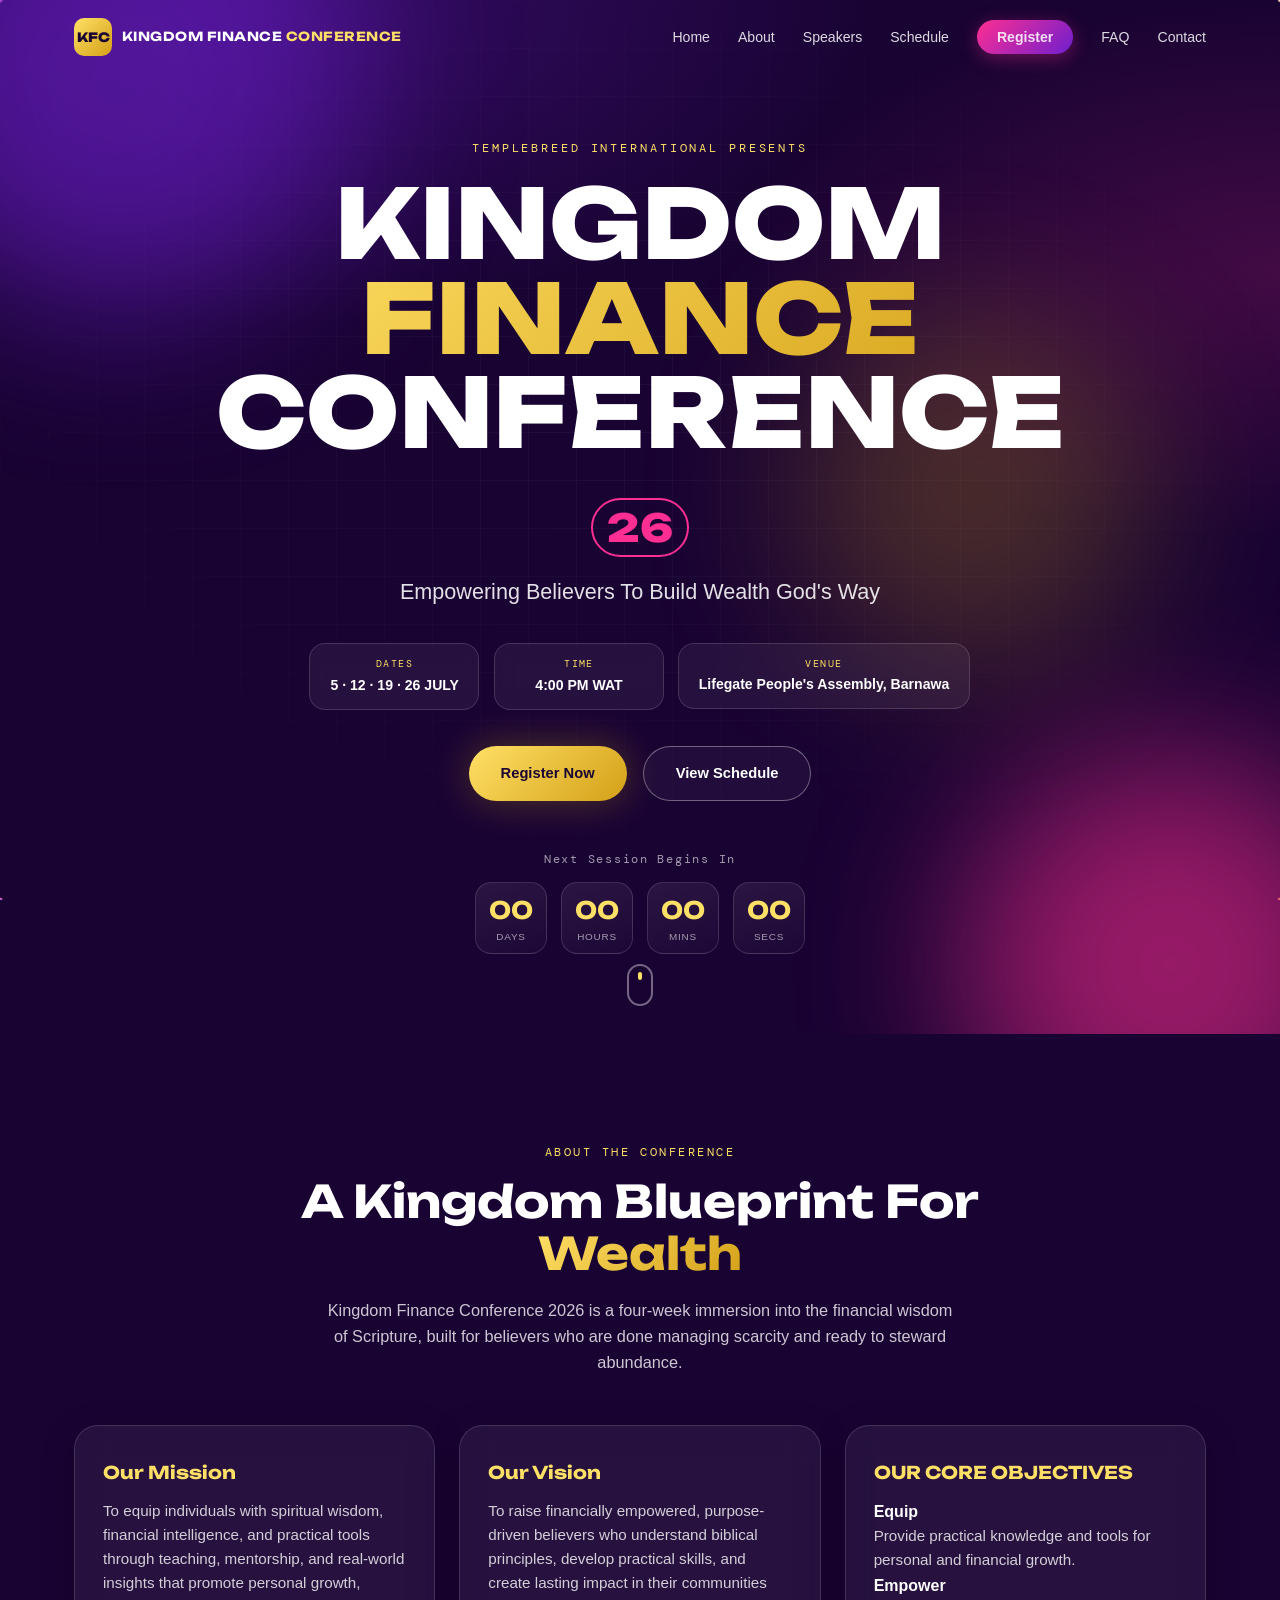
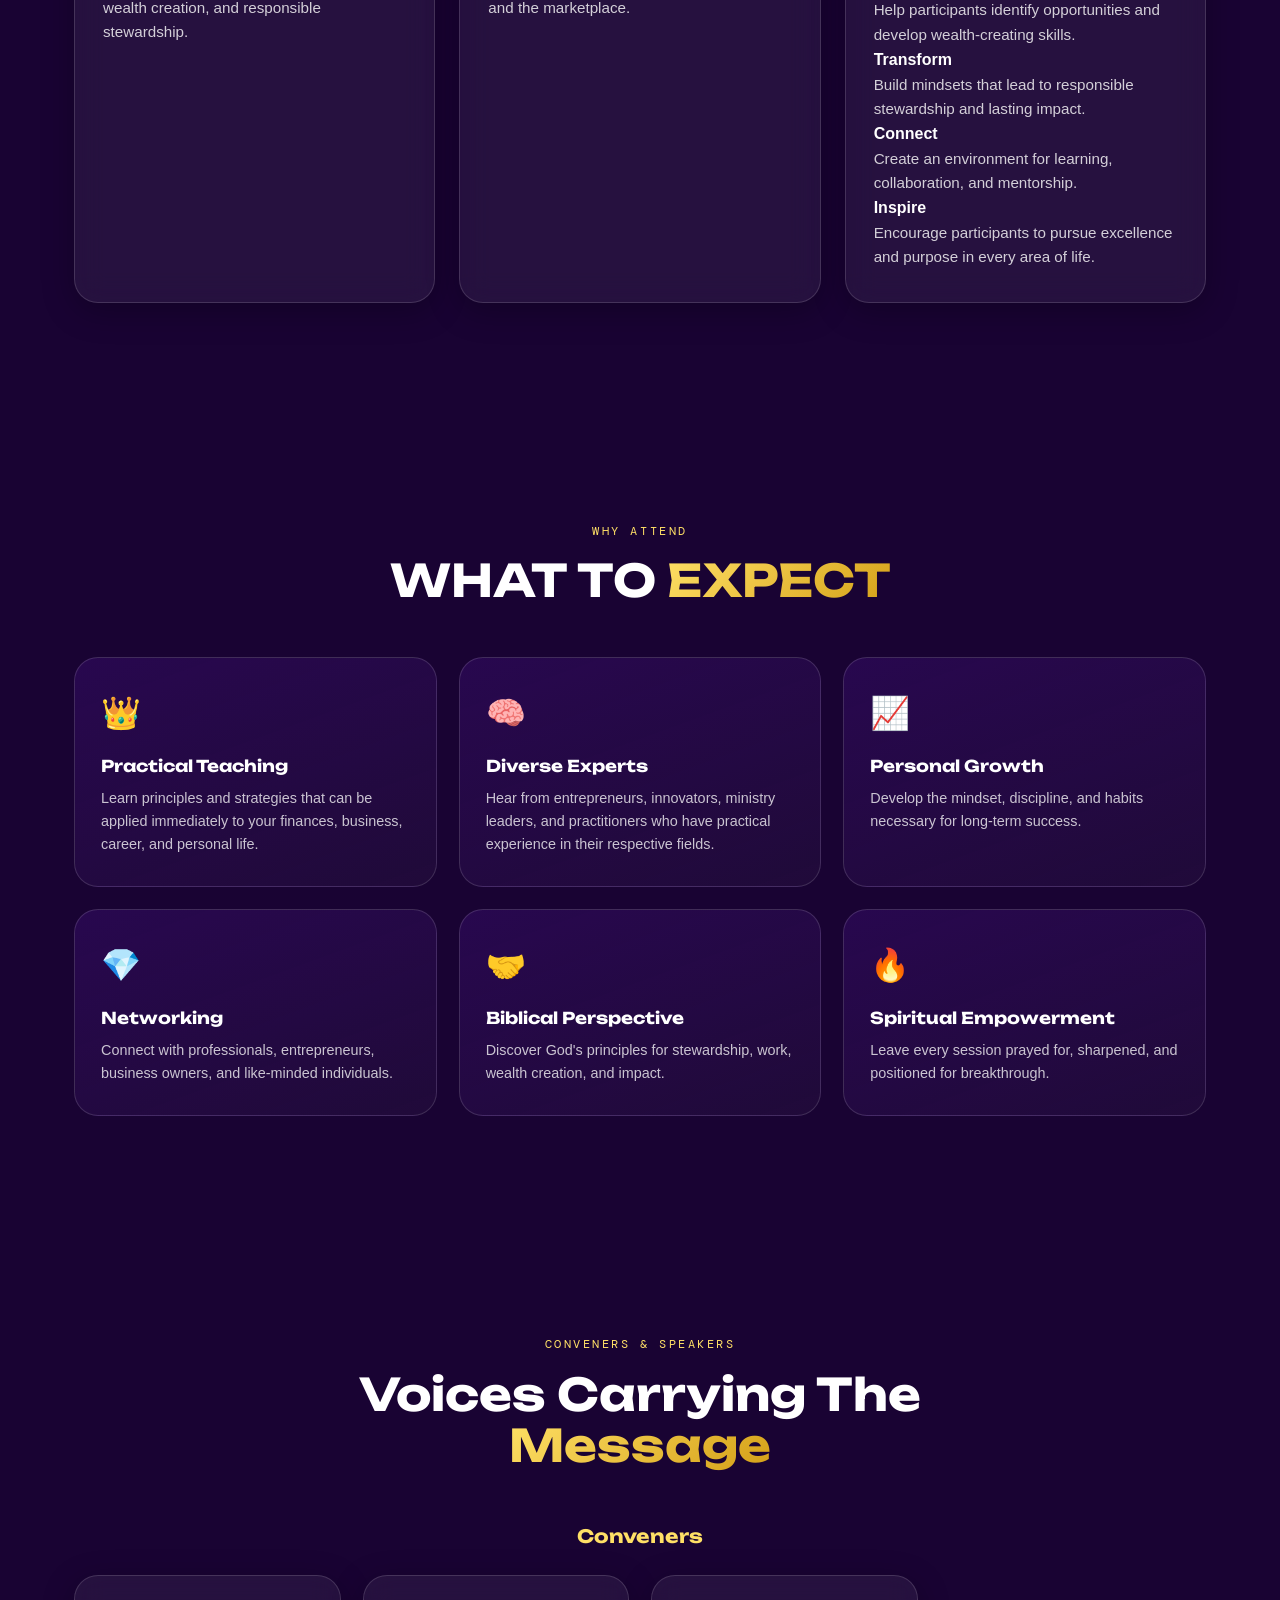
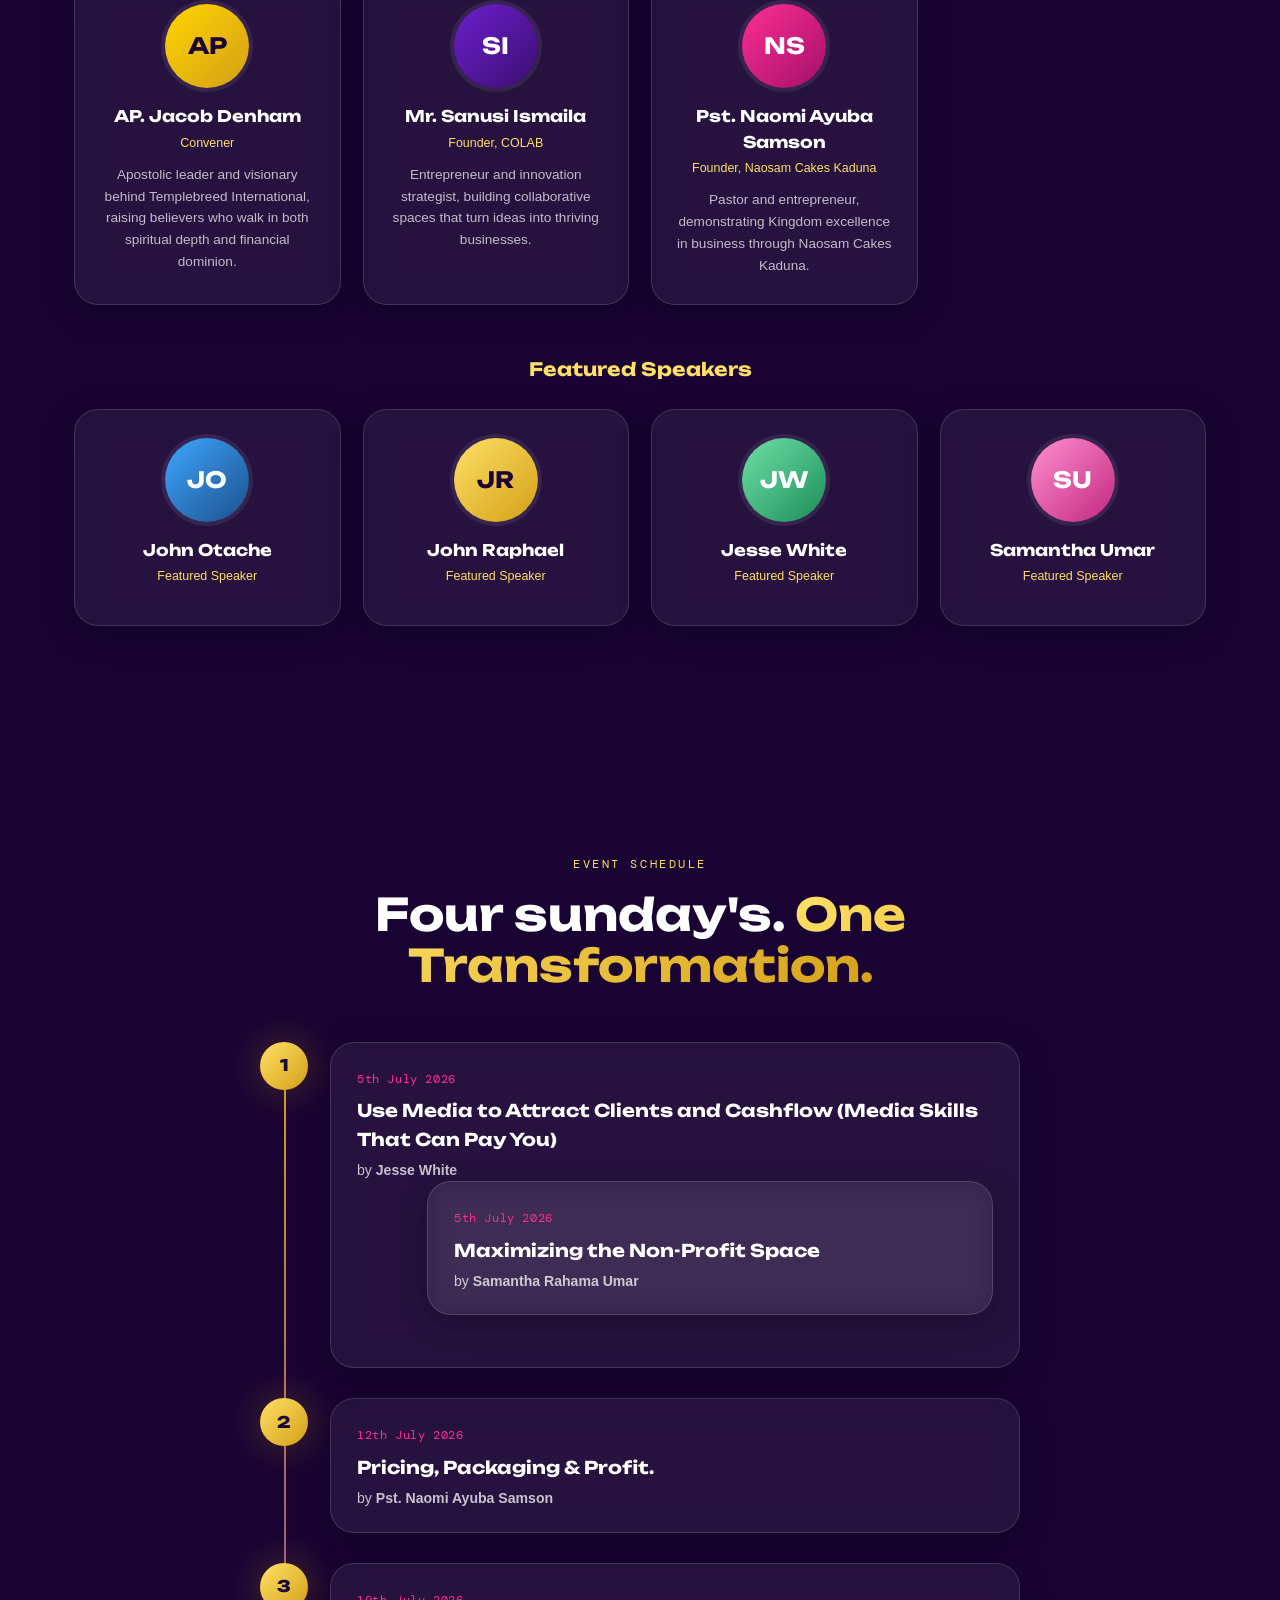
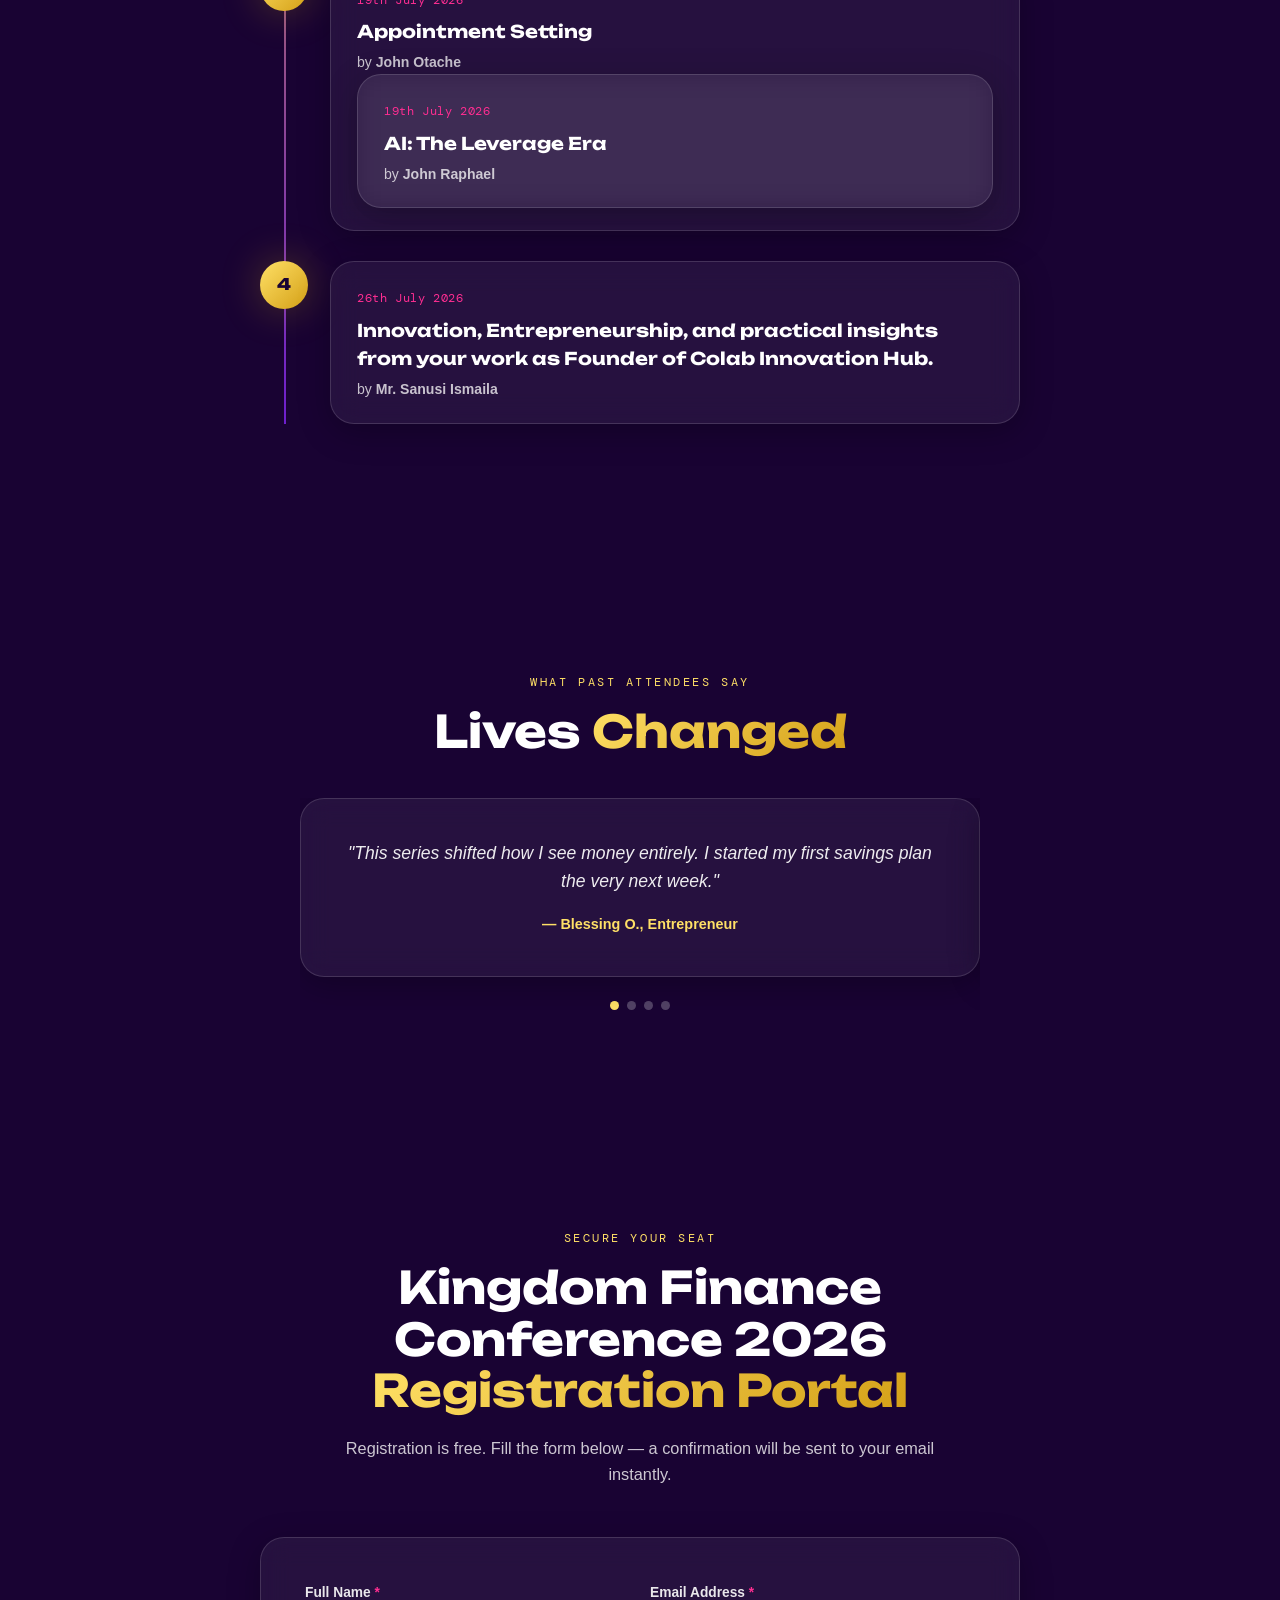
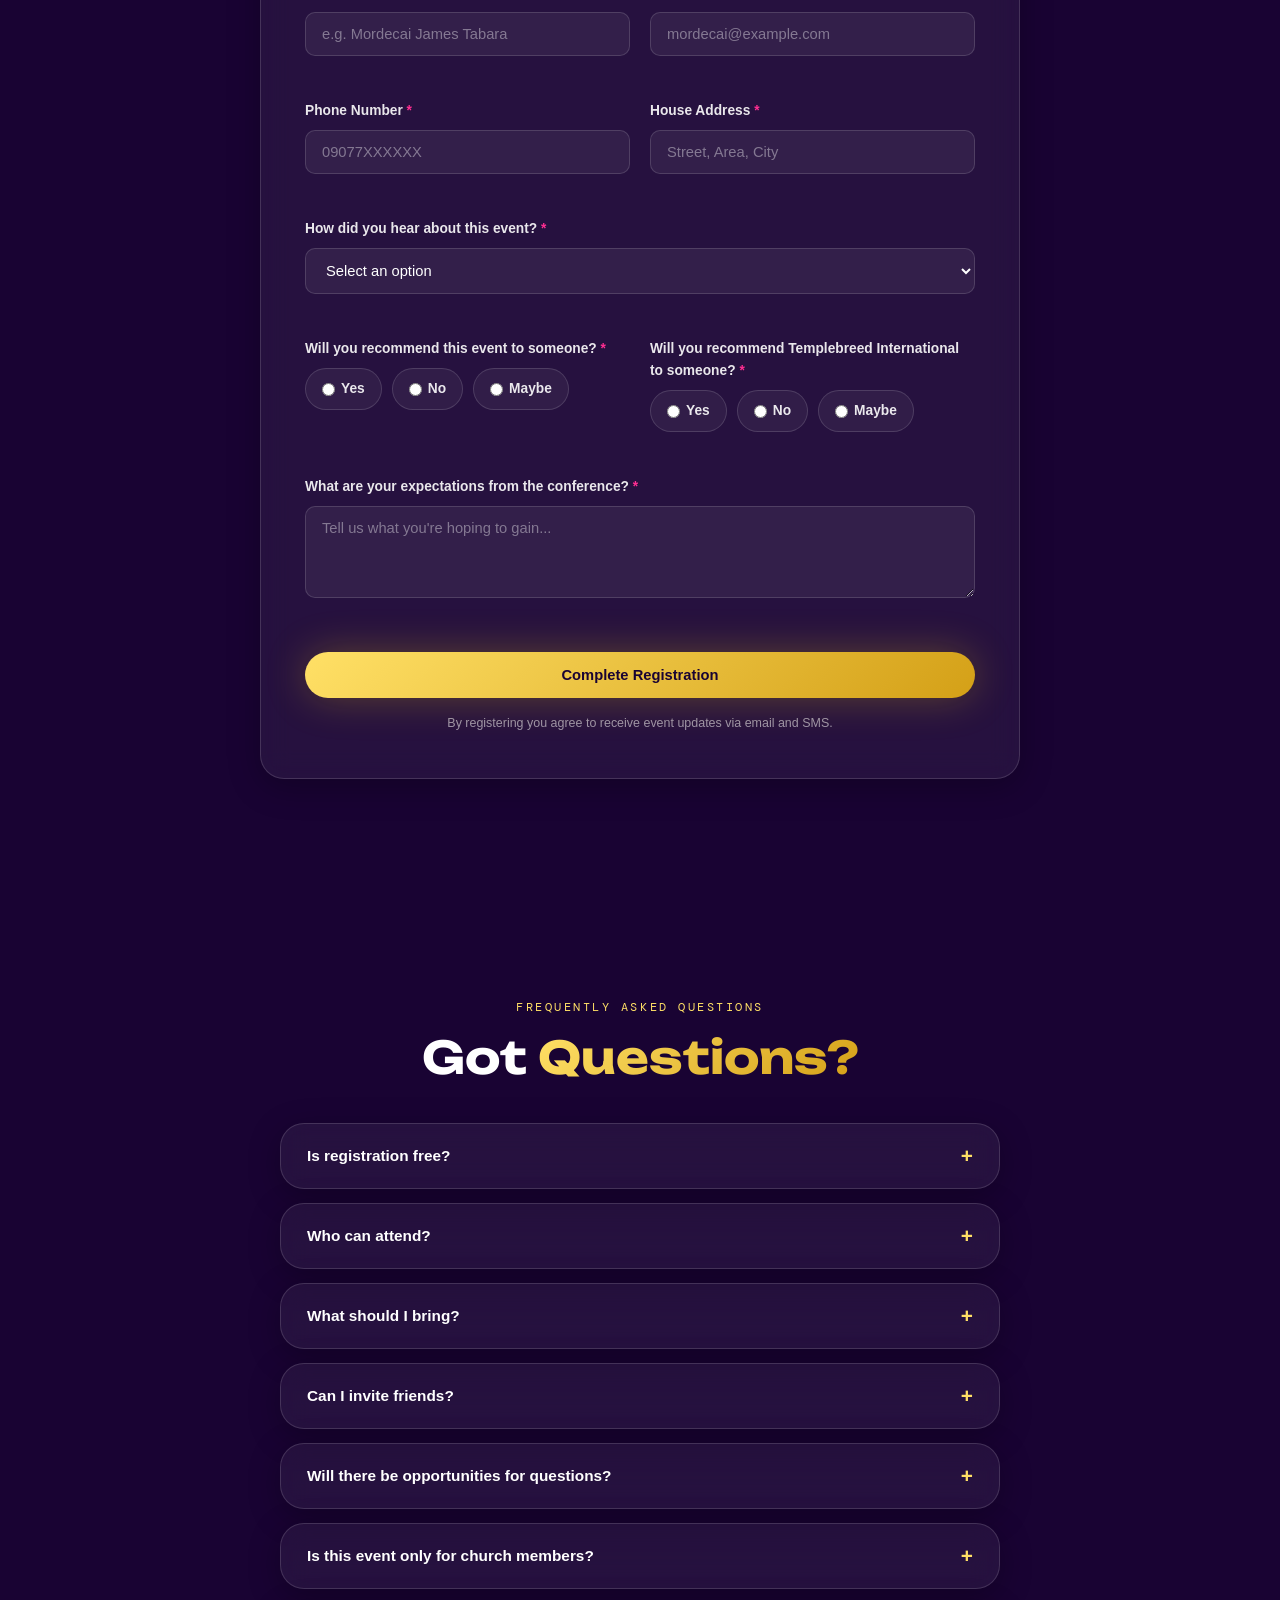
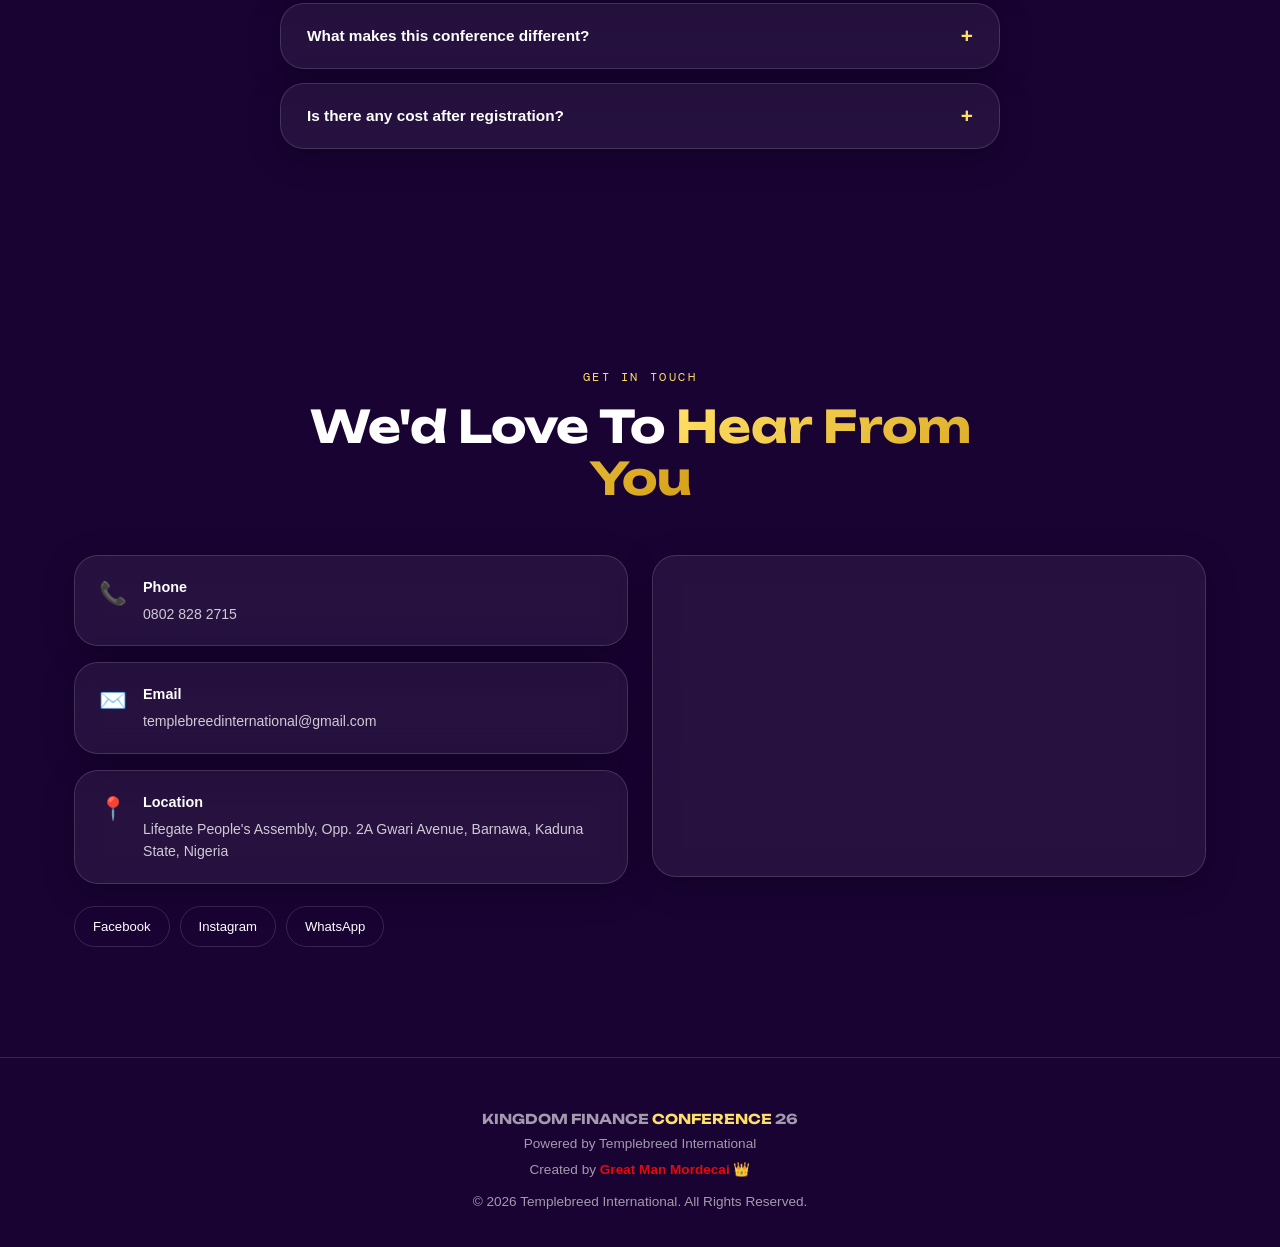
==== commit 36495e30: "Revise content and update speaker images in index.html" ====
--- a/index.html
+++ b/index.html
@@ -134,16 +134,33 @@
 
       <div class="about-grid">
         <div class="about-card glass-card">
-          <h3>Our Purpose</h3>
-          <p>To equip the Body of Christ in Kaduna and beyond with practical, biblically-grounded financial intelligence, bridging the gap between faith and the marketplace.</p>
+          <h3>Our Mission</h3>
+          <p>To equip individuals with spiritual wisdom, financial intelligence, and practical tools through teaching, mentorship, and real-world insights that promote personal growth, wealth creation, and responsible stewardship.</p>
         </div>
         <div class="about-card glass-card">
           <h3>Our Vision</h3>
-          <p>A generation of believers who fund the Gospel, build sustainable businesses, and walk in financial dominion without compromising Kingdom values.</p>
+          <p>To raise financially empowered, purpose-driven believers who understand biblical principles, develop practical skills, and create lasting impact in their communities and the marketplace.</p>
         </div>
         <div class="about-card glass-card">
-          <h3>The Impact</h3>
-          <p>Across four transformative sunday's, attendees will gain frameworks for budgeting, investing, business growth, and Kingdom-aligned wealth, taught by seasoned ministers and marketplace leaders.</p>
+          <h3>OUR CORE OBJECTIVES</h3>
+          <p>
+            <h4> Equip</h4>
+           <p>Provide practical knowledge and tools for personal and financial growth.
+              </p>
+
+              <p><h4>Empower</h4> 
+                 <p> Help participants identify opportunities and develop wealth-creating skills.</p></p>
+
+              <p><h4>Transform</h4> 
+                 <p> Build mindsets that lead to responsible stewardship and lasting impact.</p></p>
+
+                <p><h4>Connect </h4>
+              <p>Create an environment for learning, collaboration, and mentorship.</p>
+              </p>
+
+              <p><h4>Inspire</h4>
+              <p>Encourage participants to pursue excellence and purpose in every area of life.</p>
+              </p> </p>
         </div>
       </div>
     </div>
@@ -153,33 +170,33 @@
   <section class="section why-attend" id="why">
     <div class="container">
       <p class="section-eyebrow">WHY ATTEND</p>
-      <h2 class="section-title">Six Reasons This <span class="gold-text">Isn't Optional</span></h2>
+      <h2 class="section-title">WHAT TO <span class="gold-text">EXPECT</span></h2>
 
       <div class="why-grid">
         <article class="why-card reveal">
           <div class="why-icon">👑</div>
-          <h3>Kingdom Wealth Principles</h3>
-          <p>Discover what Scripture actually says about money, stewardship, and increase.</p>
+          <h3>Practical Teaching</h3>
+          <p>Learn principles and strategies that can be applied immediately to your finances, business, career, and personal life.</p>
         </article>
         <article class="why-card reveal">
           <div class="why-icon">🧠</div>
-          <h3>Financial Intelligence</h3>
-          <p>Practical frameworks for budgeting, saving, and protecting your finances long-term.</p>
+          <h3>Diverse Experts</h3>
+          <p>Hear from entrepreneurs, innovators, ministry leaders, and practitioners who have practical experience in their respective fields.</p>
         </article>
         <article class="why-card reveal">
           <div class="why-icon">📈</div>
-          <h3>Business Growth</h3>
-          <p>Strategies to scale your business or side hustle with Kingdom-minded structure.</p>
+          <h3>Personal Growth</h3>
+          <p>Develop the mindset, discipline, and habits necessary for long-term success.</p>
         </article>
         <article class="why-card reveal">
           <div class="why-icon">💎</div>
-          <h3>Investment Insights</h3>
-          <p>Demystify investing, from first principles to building a diversified portfolio.</p>
+          <h3>Networking</h3>
+          <p>Connect with professionals, entrepreneurs, business owners, and like-minded individuals.</p>
         </article>
         <article class="why-card reveal">
           <div class="why-icon">🤝</div>
-          <h3>Kingdom Networking</h3>
-          <p>Connect with like-minded believers, entrepreneurs, and marketplace leaders.</p>
+          <h3>Biblical Perspective</h3>
+          <p>Discover God's principles for stewardship, work, wealth creation, and impact.</p>
         </article>
         <article class="why-card reveal">
           <div class="why-icon">🔥</div>
@@ -200,7 +217,7 @@
       <div class="speaker-grid">
         <article class="speaker-card glass-card">
           <div class="speaker-photo speaker-photo--ap">
-            <img src="assets/speakers/jacob-denham.jpg" alt="AP. Jacob Denham" loading="lazy" onload="this.classList.add('loaded')" onerror="this.remove()">
+            <img src="APST.png" alt="AP. Jacob Denham" loading="lazy" onload="this.classList.add('loaded')" onerror="this.remove()">
             <span class="speaker-initials">AP</span>
           </div>
           <h4>AP. Jacob Denham</h4>
@@ -209,7 +226,7 @@
         </article>
         <article class="speaker-card glass-card">
           <div class="speaker-photo speaker-photo--si">
-            <img src="assets/speakers/sanusi-ismaila.jpg" alt="Mr. Sanusi Ismaila" loading="lazy" onload="this.classList.add('loaded')" onerror="this.remove()">
+            <img src="SANUSI.png" alt="Mr. Sanusi Ismaila" loading="lazy" onload="this.classList.add('loaded')" onerror="this.remove()">
             <span class="speaker-initials">SI</span>
           </div>
           <h4>Mr. Sanusi Ismaila</h4>
@@ -218,7 +235,7 @@
         </article>
         <article class="speaker-card glass-card">
           <div class="speaker-photo speaker-photo--ns">
-            <img src="assets/speakers/naomi-ayuba-samson.jpg" alt="Pst. Naomi Ayuba Samson" loading="lazy" onload="this.classList.add('loaded')" onerror="this.remove()">
+            <img src="NAOMI.png" alt="Pst. Naomi Ayuba Samson" loading="lazy" onload="this.classList.add('loaded')" onerror="this.remove()">
             <span class="speaker-initials">NS</span>
           </div>
           <h4>Pst. Naomi Ayuba Samson</h4>
@@ -231,39 +248,36 @@
       <div class="speaker-grid">
         <article class="speaker-card glass-card">
           <div class="speaker-photo speaker-photo--jo">
-            <img src="assets/speakers/john-otache.jpg" alt="John Otache" loading="lazy" onload="this.classList.add('loaded')" onerror="this.remove()">
+            <img src="OTACHE I.png" alt="John Otache" loading="lazy" onload="this.classList.add('loaded')" onerror="this.remove()">
             <span class="speaker-initials">JO</span>
           </div>
           <h4>John Otache</h4>
           <p class="speaker-title">Featured Speaker</p>
-          <p class="speaker-bio">A dynamic voice on Kingdom finance, helping believers translate faith into practical wealth-building action.</p>
         </article>
         <article class="speaker-card glass-card">
           <div class="speaker-photo speaker-photo--jr">
-            <img src="assets/speakers/john-raphael.jpg" alt="John Raphael" loading="lazy" onload="this.classList.add('loaded')" onerror="this.remove()">
+            <img src="RALPH.png" alt="John Raphael" loading="lazy" onload="this.classList.add('loaded')" onerror="this.remove()">
             <span class="speaker-initials">JR</span>
           </div>
           <h4>John Raphael</h4>
           <p class="speaker-title">Featured Speaker</p>
-          <p class="speaker-bio">Marketplace minister inspiring a generation to pursue excellence in business and finance.</p>
         </article>
         <article class="speaker-card glass-card">
           <div class="speaker-photo speaker-photo--jw">
-            <img src="assets/speakers/jesse-white.jpg" alt="Jesse White" loading="lazy" onload="this.classList.add('loaded')" onerror="this.remove()">
+            <img src="JESSE.png" alt="Jesse White" loading="lazy" onload="this.classList.add('loaded')" onerror="this.remove()">
             <span class="speaker-initials">JW</span>
           </div>
           <h4>Jesse White</h4>
           <p class="speaker-title">Featured Speaker</p>
-          <p class="speaker-bio">Passionate about equipping young believers with the tools to build generational wealth.</p>
         </article>
         <article class="speaker-card glass-card">
           <div class="speaker-photo speaker-photo--su">
-            <img src="assets/speakers/samantha-umar.jpg" alt="Samantha Umar" loading="lazy" onload="this.classList.add('loaded')" onerror="this.remove()">
+            <img src="SAMMY.png" alt="Samantha Umar" loading="lazy" onload="this.classList.add('loaded')" onerror="this.remove()">
             <span class="speaker-initials">SU</span>
           </div>
           <h4>Samantha Umar</h4>
           <p class="speaker-title">Featured Speaker</p>
-          <p class="speaker-bio">A voice of clarity on investment and financial stewardship for the modern believer.</p>
+          
         </article>
       </div>
     </div>
@@ -277,37 +291,50 @@
 
       <div class="timeline">
         <div class="timeline-line"></div>
-
         <div class="timeline-item reveal">
           <div class="timeline-dot">1</div>
           <div class="timeline-card glass-card">
             <span class="timeline-date">5th July 2026</span>
-            <h4>Foundations of Kingdom Wealth</h4>
-            <p>4:00 PM WAT — Lifegate People's Assembly, Barnawa</p>
+            <h4>Use Media to Attract Clients and Cashflow (Media Skills That Can Pay You)  </h4>
+            <p>by <strong>Jesse White</strong> </p>
+            <div class="timeline-item reveal">
+          <div class="timeline-card glass-card">
+            <span class="timeline-date">5th July 2026</span>
+            <h4>Maximizing the Non-Profit Space </h4>
+            <p>by <strong>Samantha Rahama Umar </strong></p>
+          </div>
+        </div>
+
           </div>
         </div>
         <div class="timeline-item reveal">
           <div class="timeline-dot">2</div>
           <div class="timeline-card glass-card">
             <span class="timeline-date">12th July 2026</span>
-            <h4>Financial Intelligence & Stewardship</h4>
-            <p>4:00 PM WAT — Lifegate People's Assembly, Barnawa</p>
+            <h4>Pricing, Packaging & Profit.</h4>
+            <p>by <strong>Pst. Naomi Ayuba Samson </strong> </p>
           </div>
         </div>
         <div class="timeline-item reveal">
           <div class="timeline-dot">3</div>
           <div class="timeline-card glass-card">
             <span class="timeline-date">19th July 2026</span>
-            <h4>Business Growth & Investment Insight</h4>
-            <p>4:00 PM WAT — Lifegate People's Assembly, Barnawa</p>
-          </div>
+            <h4>Appointment Setting</h4>
+            <p>by <strong>John Otache </strong> </p>
+             <div class="timeline-card glass-card">
+            <span class="timeline-date">19th July 2026</span>
+            <h4>AI: The Leverage Era</h4>
+            <p>by <strong>John Raphael</strong></p>
+          </div>
+          </div>
+
         </div>
         <div class="timeline-item reveal">
           <div class="timeline-dot">4</div>
           <div class="timeline-card glass-card">
             <span class="timeline-date">26th July 2026</span>
-            <h4>Kingdom Dominion & Impartation</h4>
-            <p>4:00 PM WAT — Lifegate People's Assembly, Barnawa</p>
+            <h4>Innovation, Entrepreneurship, and practical insights from your work as Founder of Colab Innovation Hub.</h4>
+            <p>by <strong>Mr. Sanusi Ismaila  </strong> </p>
           </div>
         </div>
       </div>
@@ -443,21 +470,39 @@
       <div class="faq-list">
         <div class="faq-item glass-card">
           <button class="faq-question" aria-expanded="false">Is registration free?<span class="faq-toggle">+</span></button>
-          <div class="faq-answer"><p>Yes. Registration for all four sessions of Kingdom Finance Conference 2026 is completely free.</p></div>
+          <div class="faq-answer"><p>Yes. Attendance is completely free. However, registration is encouraged to help us plan adequately and communicate important updates.</p></div>
         </div>
         <div class="faq-item glass-card">
           <button class="faq-question" aria-expanded="false">Who can attend?<span class="faq-toggle">+</span></button>
-          <div class="faq-answer"><p>Everyone is welcome believers, entrepreneurs, students, and anyone seeking biblical financial wisdom.</p></div>
+          <div class="faq-answer"><p>This event is open to students, young professionals, entrepreneurs, business owners, ministry leaders, and anyone interested in personal growth, financial literacy, and wealth creation.</p></div>
         </div>
         <div class="faq-item glass-card">
           <button class="faq-question" aria-expanded="false">What should I bring?<span class="faq-toggle">+</span></button>
-          <div class="faq-answer"><p>Bring a notebook, an open heart, and your phone to access the digital resources shared during sessions.</p></div>
+          <div class="faq-answer"><p>Bring a notebook, writing materials, and an open mind. You may also bring your phone or tablet to access digital resources and take notes during the sessions.</p></div>
         </div>
 
         <div class="faq-item glass-card">
           <button class="faq-question" aria-expanded="false">Can I invite friends?<span class="faq-toggle">+</span></button>
-          <div class="faq-answer"><p>Absolutely in fact, we encourage it. Each guest should register individually so we can prepare adequately.</p></div>
-        </div>
+          <div class="faq-answer"><p>Absolutely. We encourage you to invite friends, family members, colleagues, and anyone who desires growth in their finances and personal development.</p></div>
+        </div>
+         <div class="faq-item glass-card">
+          <button class="faq-question" aria-expanded="false">Will there be opportunities for questions?<span class="faq-toggle">+</span></button>
+          <div class="faq-answer"><p>Yes. Selected sessions will include Q&A segments where participants can interact directly with speakers.</p></div>
+        </div>
+
+         <div class="faq-item glass-card">
+          <button class="faq-question" aria-expanded="false">Is this event only for church members?<span class="faq-toggle">+</span></button>
+          <div class="faq-answer"><p>No. The conference is open to everyone regardless of background, denomination, profession, or experience level.</p></div>
+        </div>
+         <div class="faq-item glass-card">
+          <button class="faq-question" aria-expanded="false">What makes this conference different?<span class="faq-toggle">+</span></button>
+          <div class="faq-answer"><p>This conference combines biblical wisdom with practical knowledge from experienced professionals and entrepreneurs, helping participants grow spiritually, personally, and financially.</p></div>
+        </div>
+        <div class="faq-item glass-card">
+          <button class="faq-question" aria-expanded="false">Is there any cost after registration?<span class="faq-toggle">+</span></button>
+          <div class="faq-answer"><p>No. Registration and attendance are free. Participants are free to give offerings or support the vision voluntarily, but there are no mandatory fees.</p></div>
+        </div>
+        
       </div>
     </div>
   </section>
@@ -503,7 +548,7 @@
     <p class="footer-brand">KINGDOM FINANCE <em>CONFERENCE</em> 26</p>
     <p>Powered by Templebreed International</p>
    <p>
-  Created by <a href="https://your-link-here.com" class="creator-link" target="_blank">Great Man Mordecai 👑</a>
+  Created by <a href="mord-dev.vercel.app" class="creator-link" target="_blank">Great Man Mordecai 👑</a>
 </p>
     <p class="footer-copy">© 2026 Templebreed International. All Rights Reserved.</p>
   </div>
@@ -513,4 +558,4 @@
 
 <script src="script.js"></script>
 </body>
-</html>+</html>
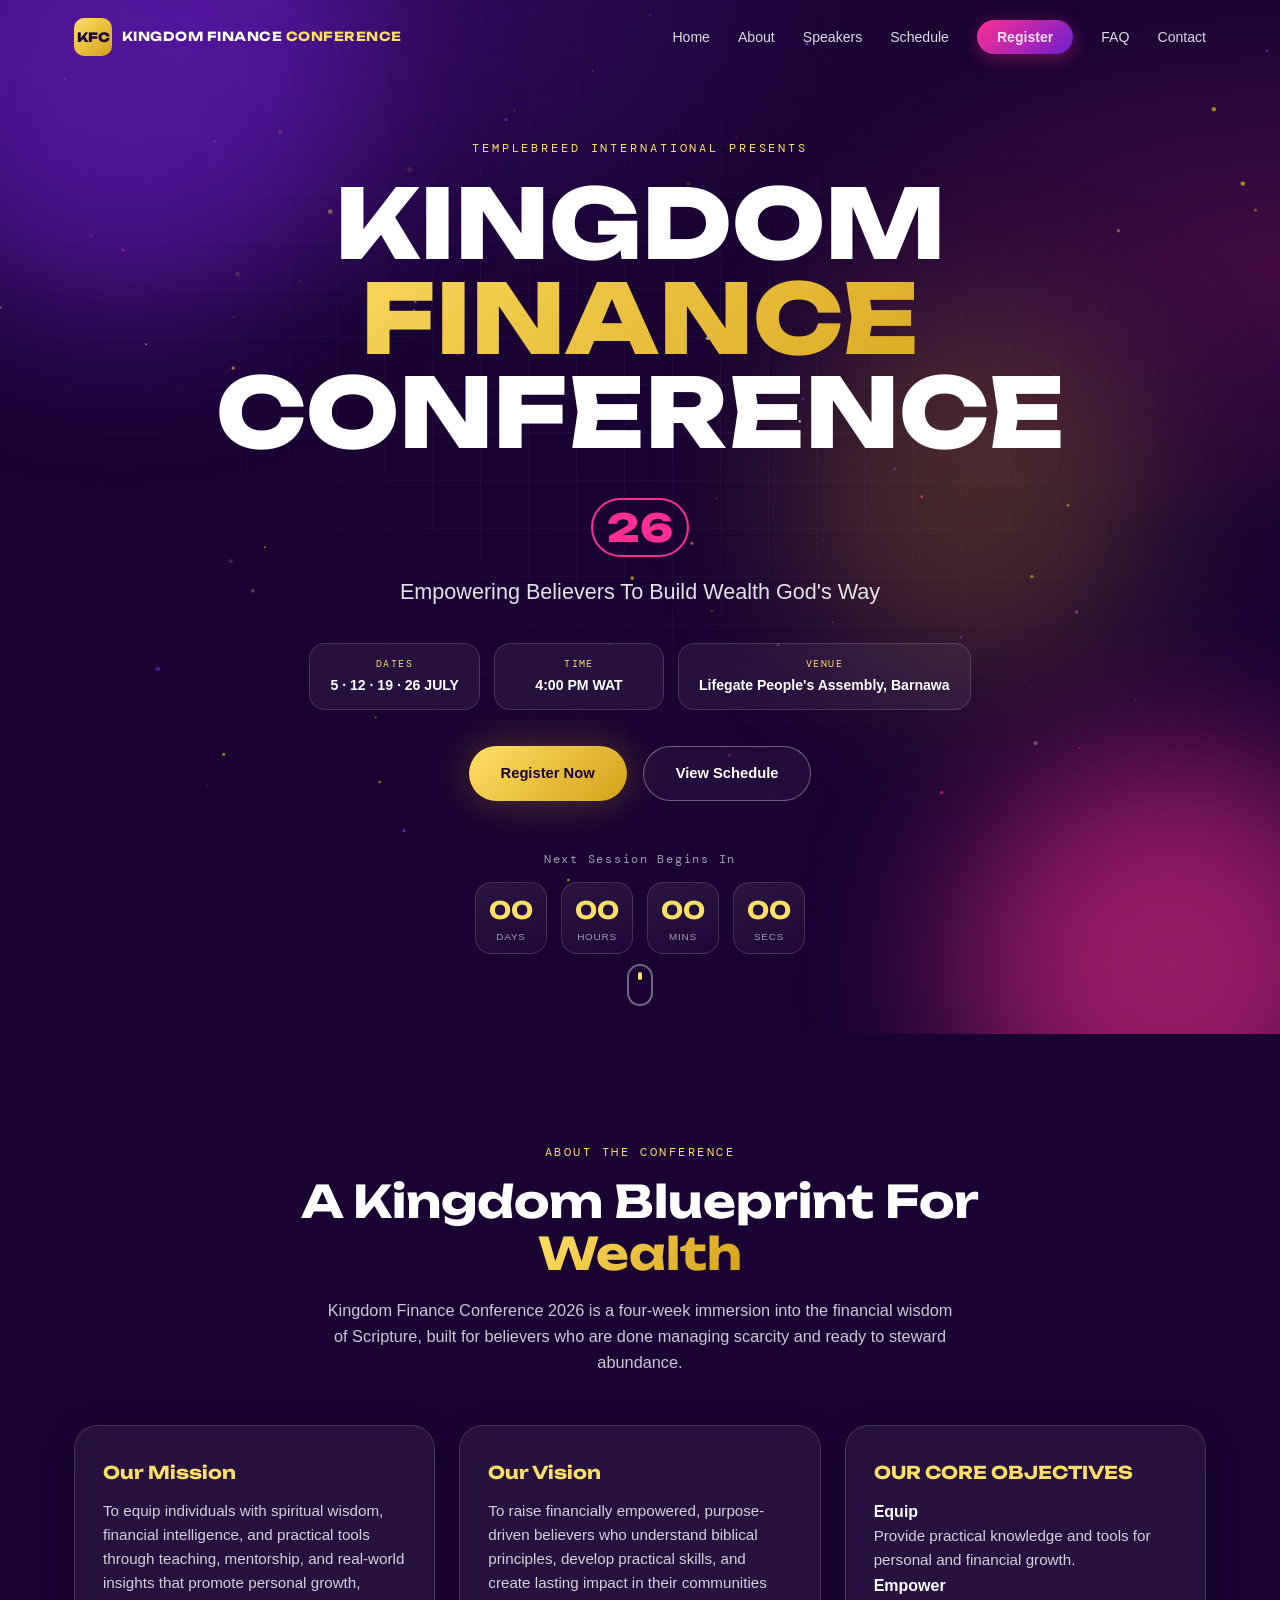
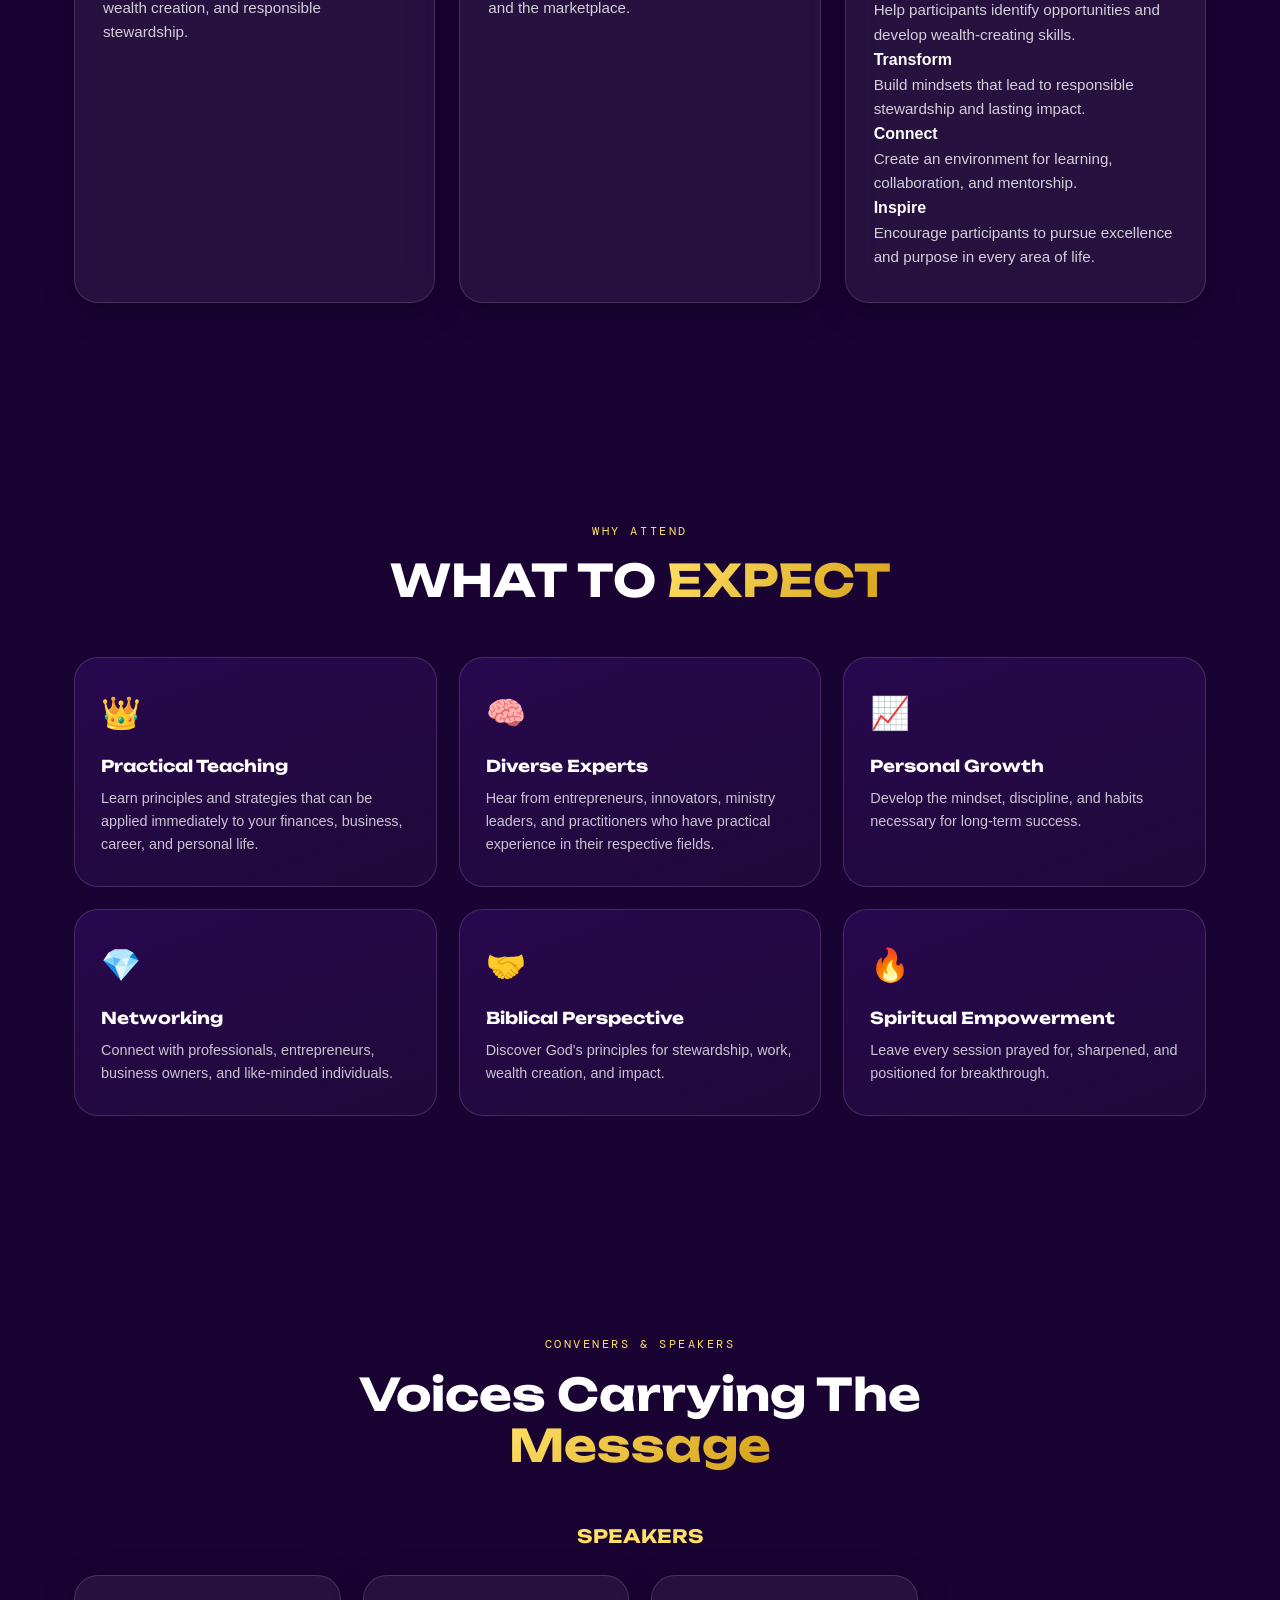
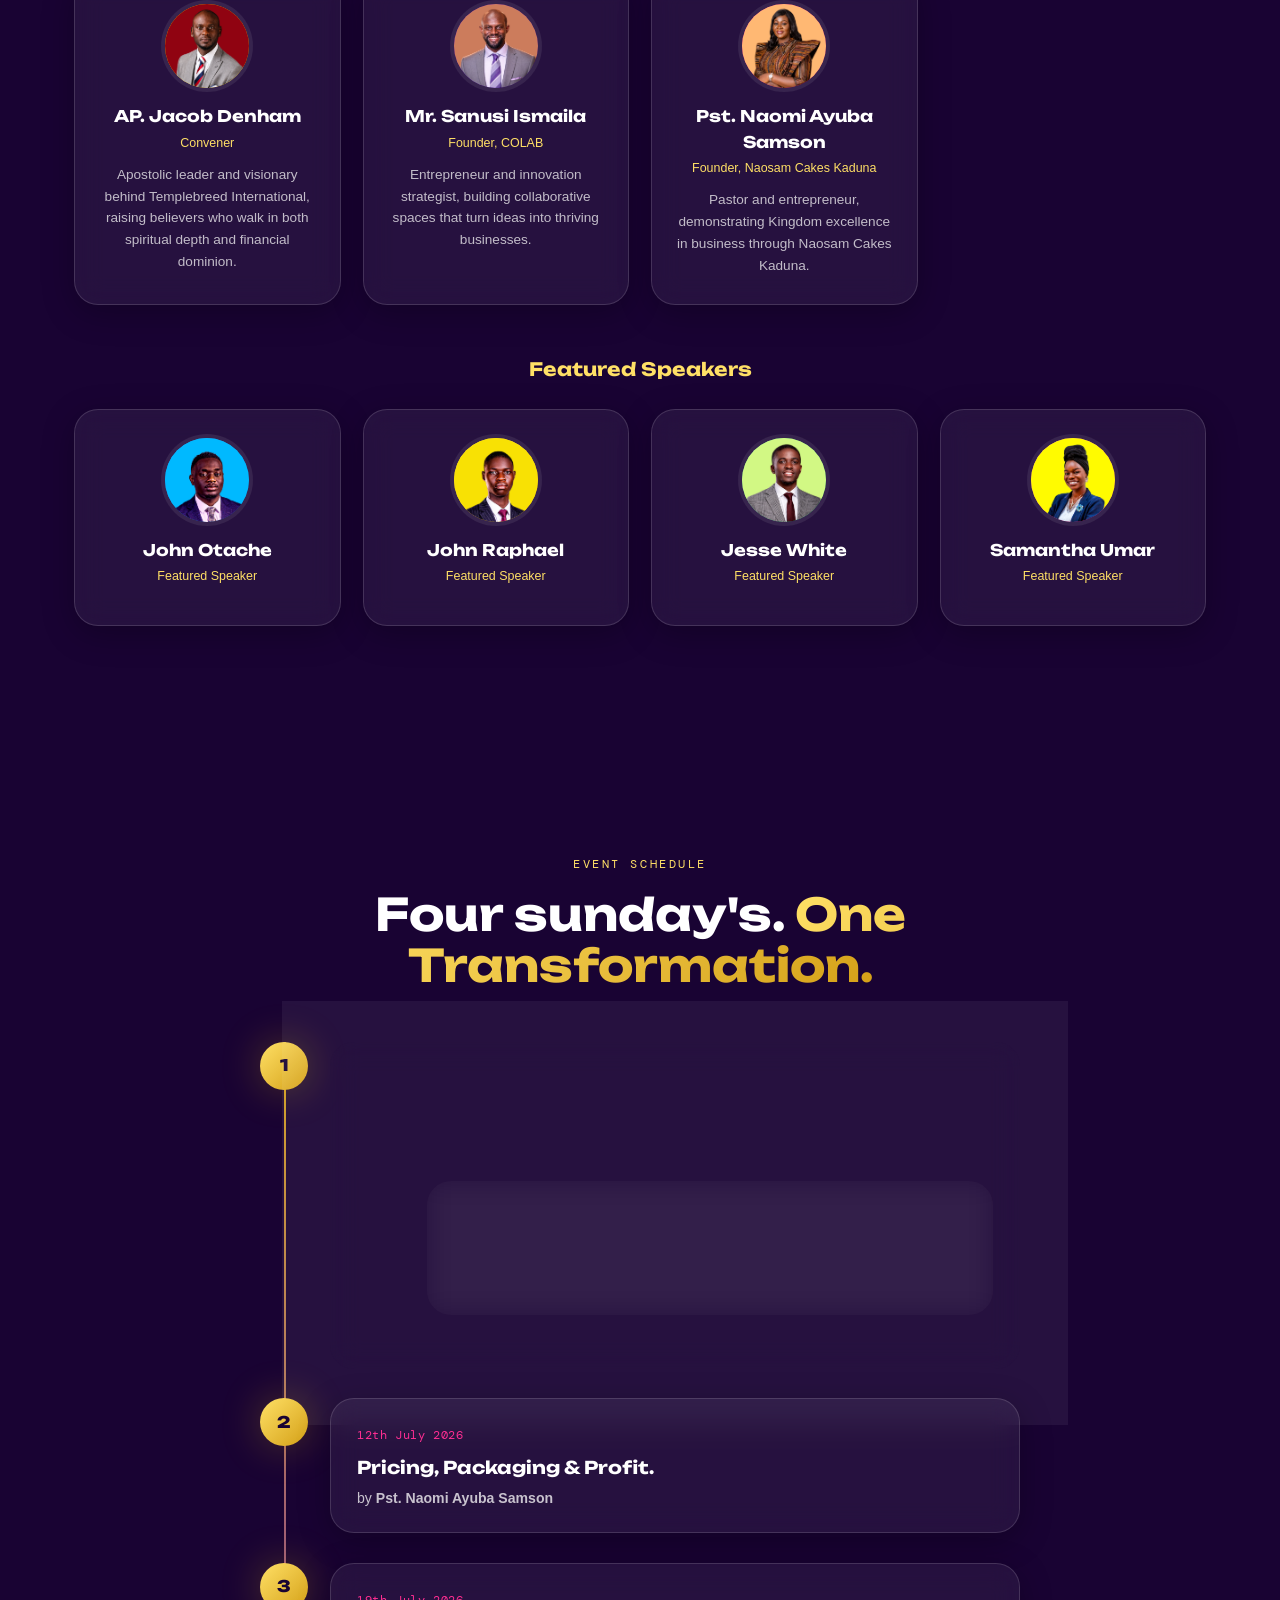
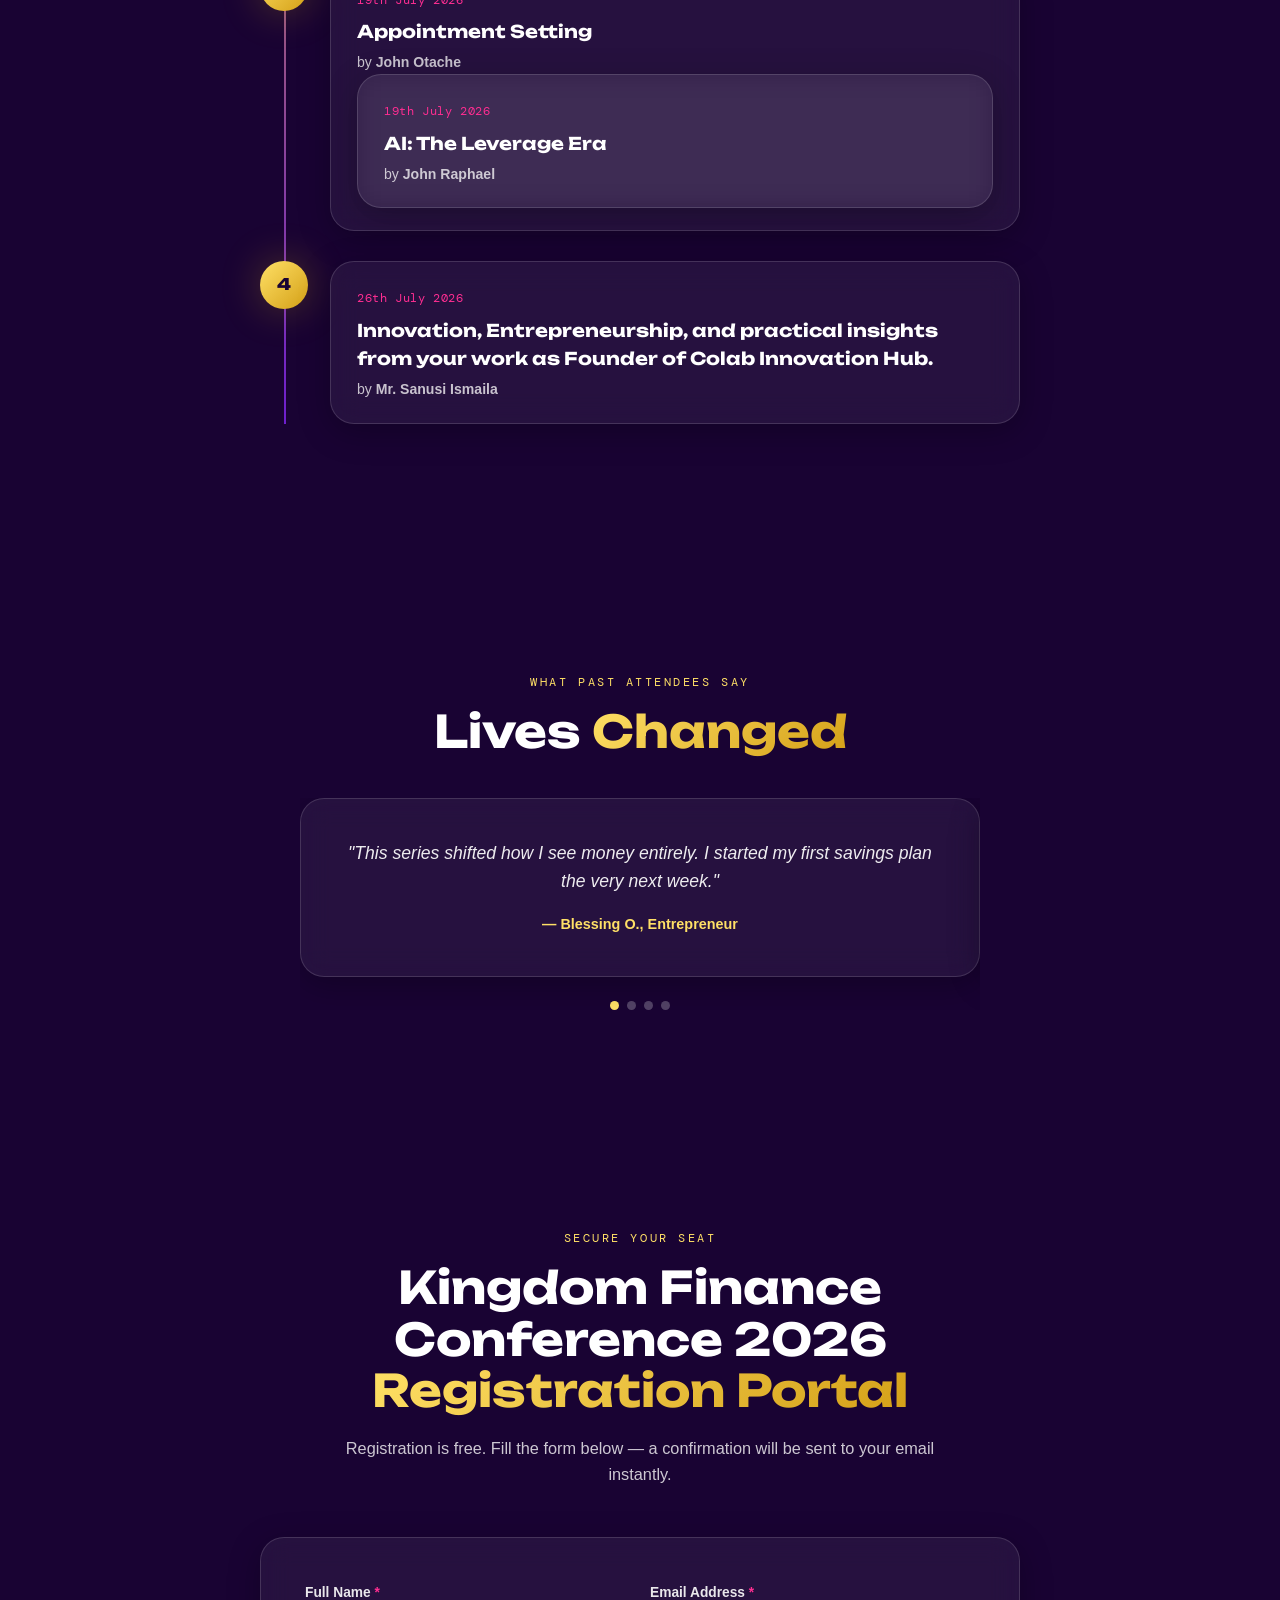
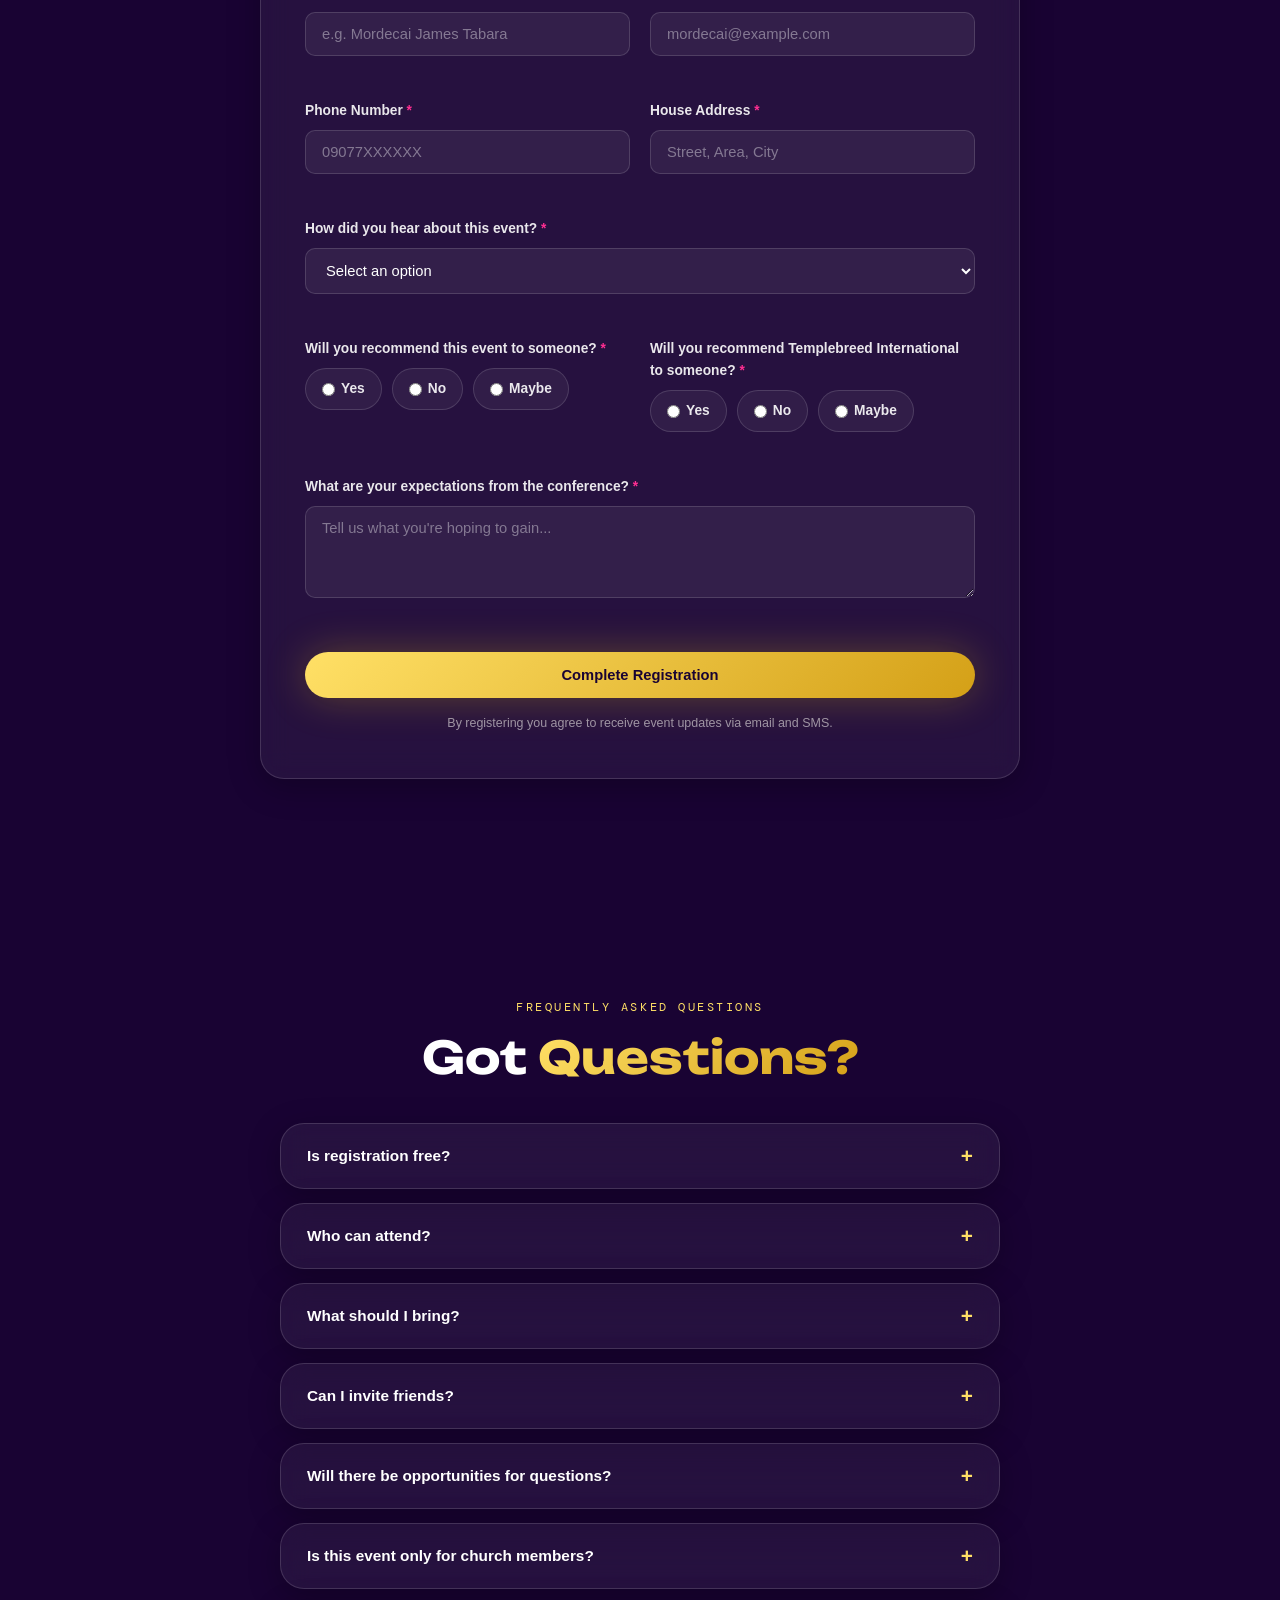
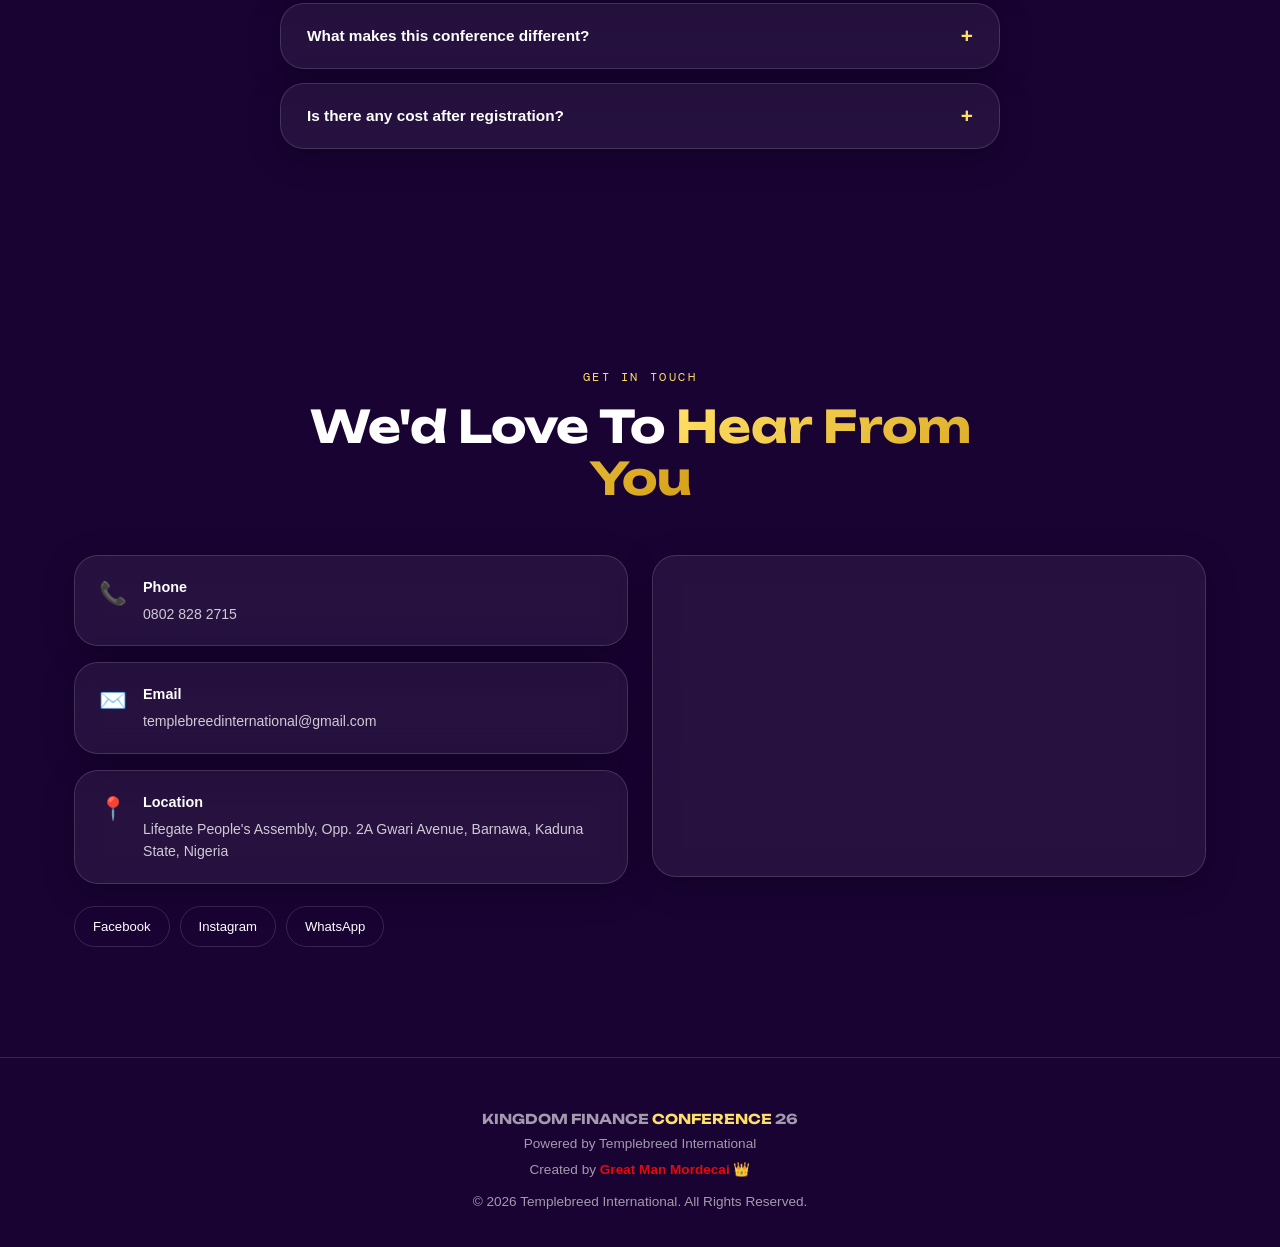
==== commit 7266ed05: "Change sub-heading from 'Conveners' to 'SPEAKERS'" ====
--- a/index.html
+++ b/index.html
@@ -213,7 +213,7 @@
       <p class="section-eyebrow">CONVENERS & SPEAKERS</p>
       <h2 class="section-title">Voices Carrying The <span class="gold-text">Message</span></h2>
 
-      <h3 class="sub-heading">Conveners</h3>
+      <h3 class="sub-heading">SPEAKERS</h3>
       <div class="speaker-grid">
         <article class="speaker-card glass-card">
           <div class="speaker-photo speaker-photo--ap">
--- a/style.css
+++ b/style.css
@@ -265,7 +265,7 @@
 
 /* ============ SPEAKERS ============ */
 .speaker-grid{ display:grid; grid-template-columns:repeat(4,1fr); gap:22px; margin-bottom:10px; }
-.speaker-card{ padding:28px 22px; text-align:center; transition: transform .3s var(--ease); }
+.speaker-card{ padding:28px 22px; text-align:center; transition: transform .3s var(--ease);}
 .speaker-card:hover{ transform:translateY(-8px); }
 .speaker-photo{
   position:relative; overflow:hidden;
@@ -444,4 +444,137 @@
 @media (max-width:600px){
   .section{ padding:70px 0; }
   .hero{ padding:120px 18px 60px; }
-}+}
+
+/* ============================================================
+   ============ ADDITIONAL RESPONSIVE FIXES (NEW) =============
+   Purely additive: tightens up breakpoints already started
+   above and adds coverage for tablet / small-phone sizes
+   without changing any existing rule.
+   ============================================================ */
+
+/* ---------- General container / spacing on small screens ---------- */
+@media (max-width:480px){
+  .container{ padding:0 16px; }
+}
+
+/* ---------- Navbar ---------- */
+@media (max-width:880px){
+  .navbar{ padding:0 16px; }
+  .brand-text{ font-size:.68rem; }
+}
+@media (max-width:420px){
+  .brand-text{ display:none; } /* keep just the mark on very small phones */
+  .nav-links{ width:84%; padding:32px 28px; }
+}
+
+/* ---------- Hero ---------- */
+@media (max-width:768px){
+  .hero{ min-height:auto; padding:130px 18px 70px; }
+  .hero-meta{ gap:10px; }
+  .meta-pill{ min-width:0; flex:1 1 140px; padding:10px 14px; }
+  .hero-cta-row{ width:100%; }
+  .hero-cta-row .btn{ flex:1 1 auto; }
+}
+@media (max-width:480px){
+  .hero-title .line, .series-line{ font-size:clamp(2.1rem, 11vw, 3.2rem); }
+  .series-line{ flex-wrap:wrap; gap:8px; }
+  .hero-subtitle{ font-size:1rem; }
+  .hero-meta{ flex-direction:column; align-items:stretch; }
+  .meta-pill{ width:100%; min-width:0; text-align:center; }
+  .hero-cta-row{ flex-direction:column; }
+  .hero-cta-row .btn{ width:100%; }
+  .countdown-grid{ gap:8px; }
+  .countdown-cell{ width:60px; height:60px; }
+  .countdown-cell span{ font-size:1.2rem; }
+  .scroll-cue{ display:none; }
+}
+
+/* ---------- Section titles ---------- */
+@media (max-width:480px){
+  .section-title{ padding:0 4px; }
+  .section-lead{ padding:0 6px; }
+}
+
+/* ---------- About cards (objectives block has nested headings) ---------- */
+@media (max-width:480px){
+  .about-card{ padding:24px 20px; }
+  .about-card h4{ font-size:.98rem; margin-top:10px; }
+}
+
+/* ---------- Why-attend cards ---------- */
+@media (max-width:480px){
+  .why-card{ padding:24px 20px; }
+}
+
+/* ---------- Speakers ---------- */
+@media (max-width:560px){
+  .speaker-card{ padding:22px 16px; }
+  .speaker-photo{ width:72px; height:72px; }
+}
+
+/* ---------- Schedule / timeline (nested cards on some items) ---------- */
+@media (max-width:600px){
+  .timeline{ margin-top:36px; }
+  .timeline-line{ left:18px; }
+  .timeline-item{ padding-left:54px; }
+  .timeline-dot{ width:38px; height:38px; font-size:.85rem; }
+  .timeline-card{ padding:18px 18px; }
+  .timeline-card h4{ font-size:1rem; }
+  .timeline-card .timeline-item{ padding-left:0; margin-top:14px; margin-bottom:0; }
+}
+@media (max-width:380px){
+  .timeline-item{ padding-left:46px; }
+  .timeline-dot{ width:32px; height:32px; font-size:.78rem; }
+}
+
+/* ---------- Testimonials ---------- */
+@media (max-width:600px){
+  .testimonial-card{ padding:28px 22px; }
+  .testimonial-quote{ font-size:1rem; }
+}
+
+/* ---------- Registration form ---------- */
+@media (max-width:480px){
+  .register-wrap{ padding:20px; }
+  .radio-group{ gap:8px; }
+  .radio-pill{ padding:8px 13px; font-size:.8rem; }
+  .btn-submit{ padding:14px 24px; }
+}
+
+/* ---------- FAQ ---------- */
+@media (max-width:480px){
+  .faq-question{ padding:16px 18px; font-size:.9rem; gap:10px; }
+  .faq-answer p{ padding:0 18px 16px; }
+}
+
+/* ---------- Contact ---------- */
+@media (max-width:480px){
+  .contact-row{ padding:16px 18px; flex-wrap:wrap; }
+  .social-row{ flex-wrap:wrap; }
+  .contact-map iframe{ height:240px; }
+}
+
+/* ---------- Footer ---------- */
+@media (max-width:480px){
+  .site-footer{ padding:40px 0 24px; }
+  .footer-inner{ padding:0 20px; }
+}
+
+/* ---------- Back to top button doesn't overlap content on tiny screens ---------- */
+@media (max-width:480px){
+  #backToTop{ width:42px; height:42px; bottom:18px; right:18px; font-size:1rem; }
+}
+
+/* ---------- Prevent horizontal overflow from long inline nested markup ---------- */
+@media (max-width:600px){
+  .timeline-card, .about-card, .why-card, .speaker-card, .testimonial-card{
+    word-break: break-word;
+  }
+}
+
+/* ---------- Landscape phones: shrink hero so it doesn't dominate viewport ---------- */
+@media (max-height:480px) and (orientation:landscape){
+  .hero{ min-height:auto; padding:110px 24px 50px; }
+  .countdown{ margin-top:28px; }
+}
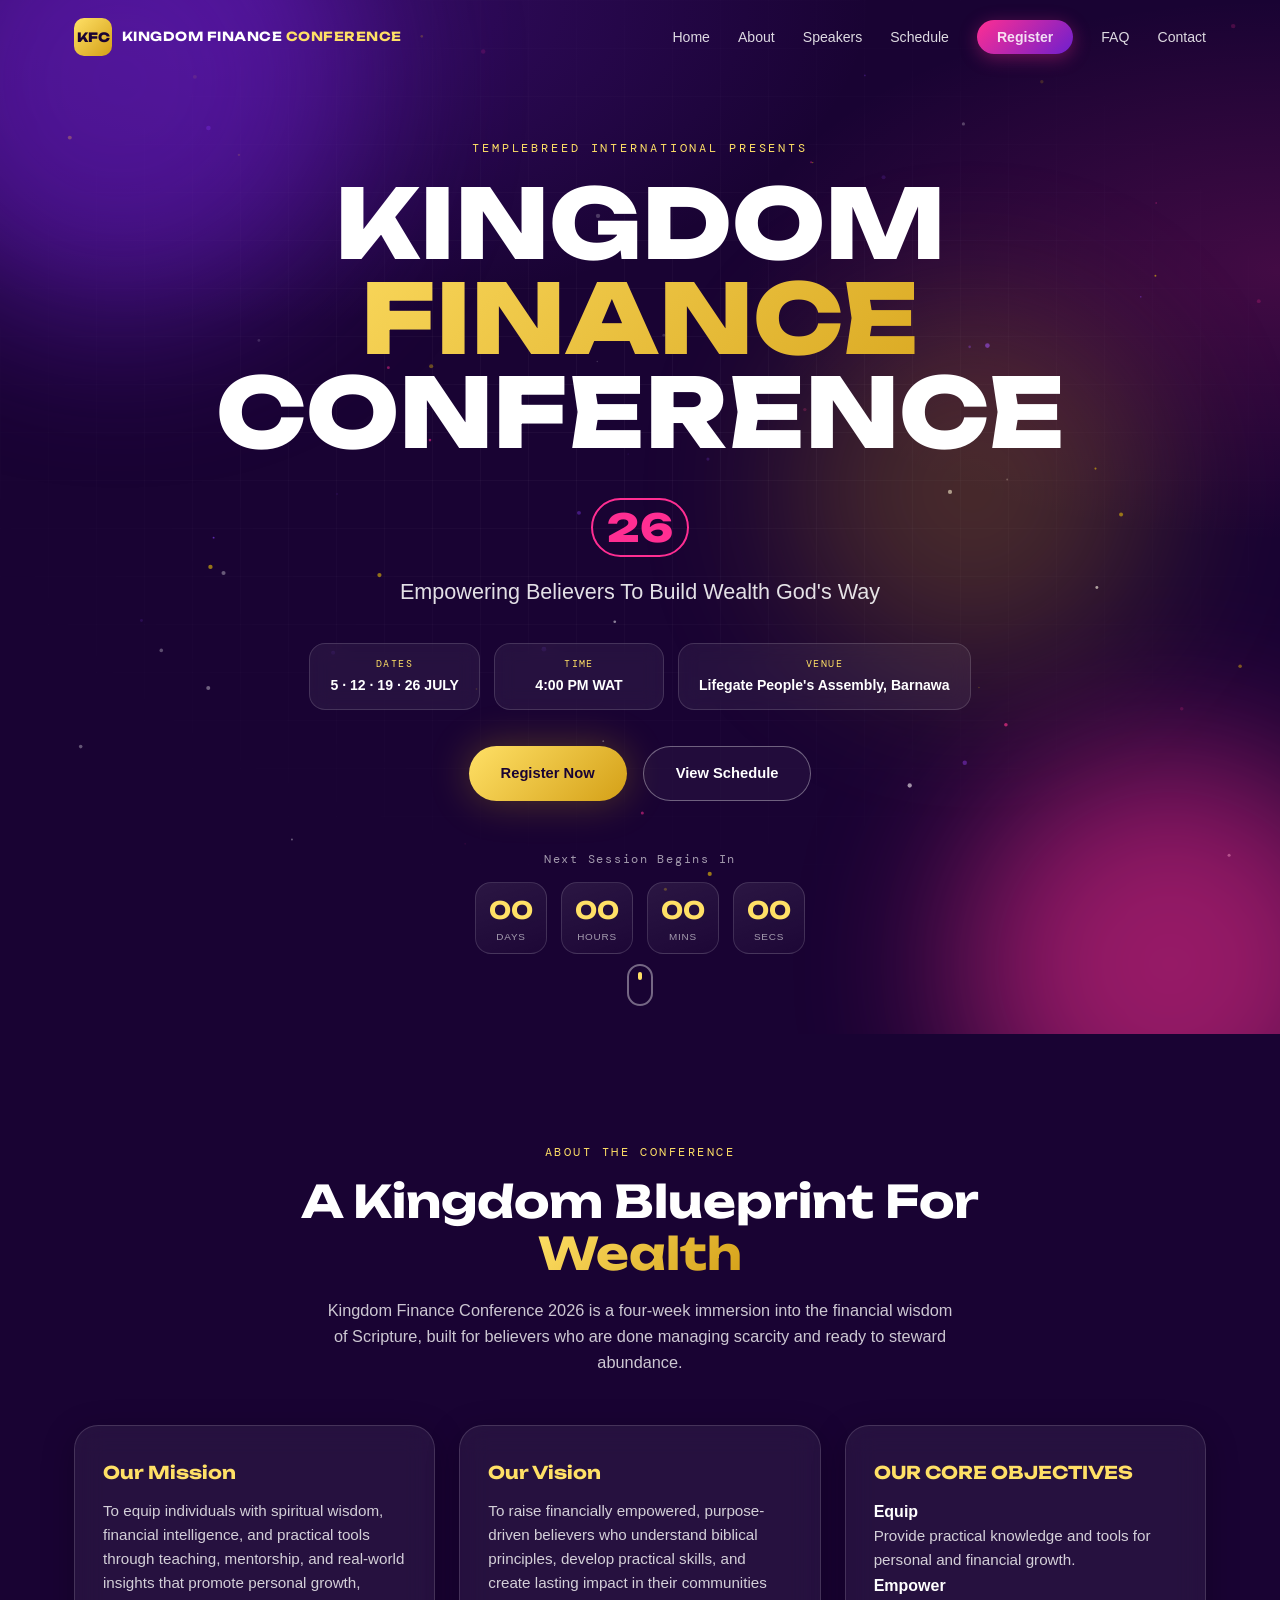
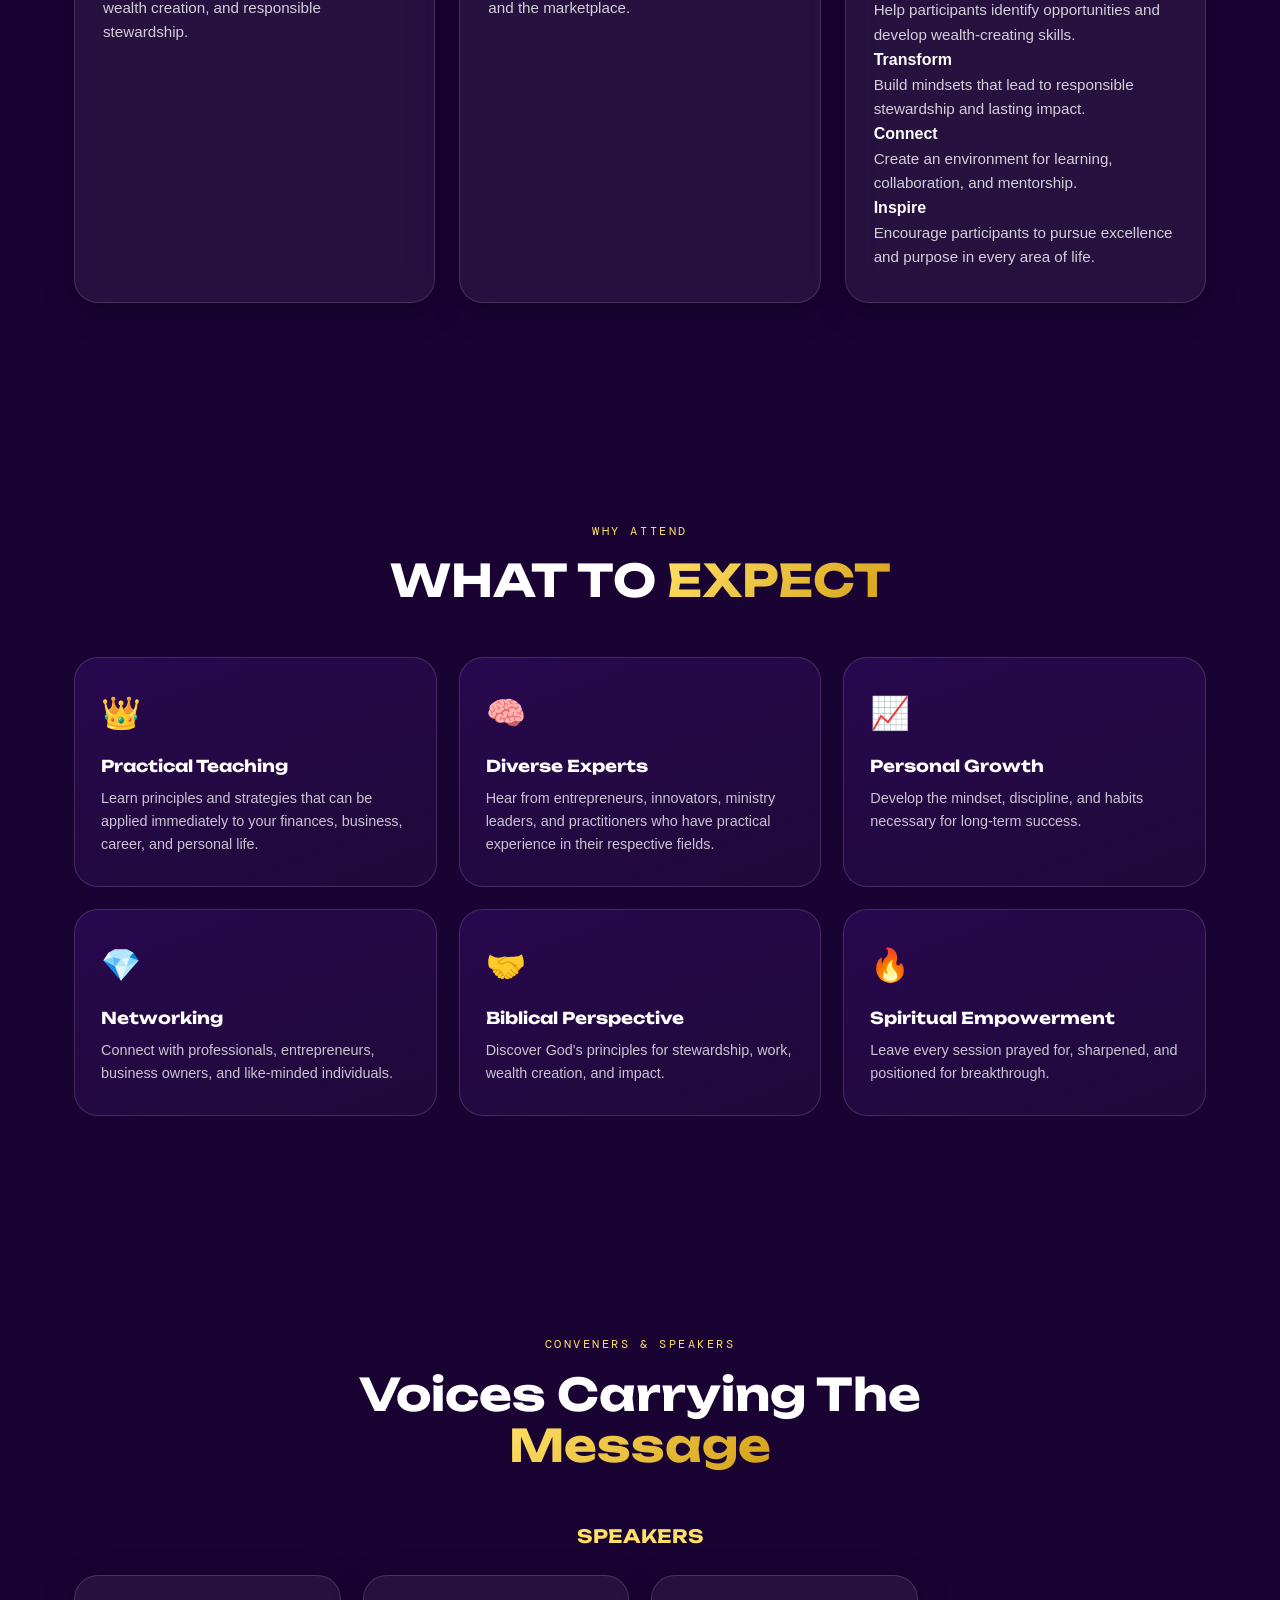
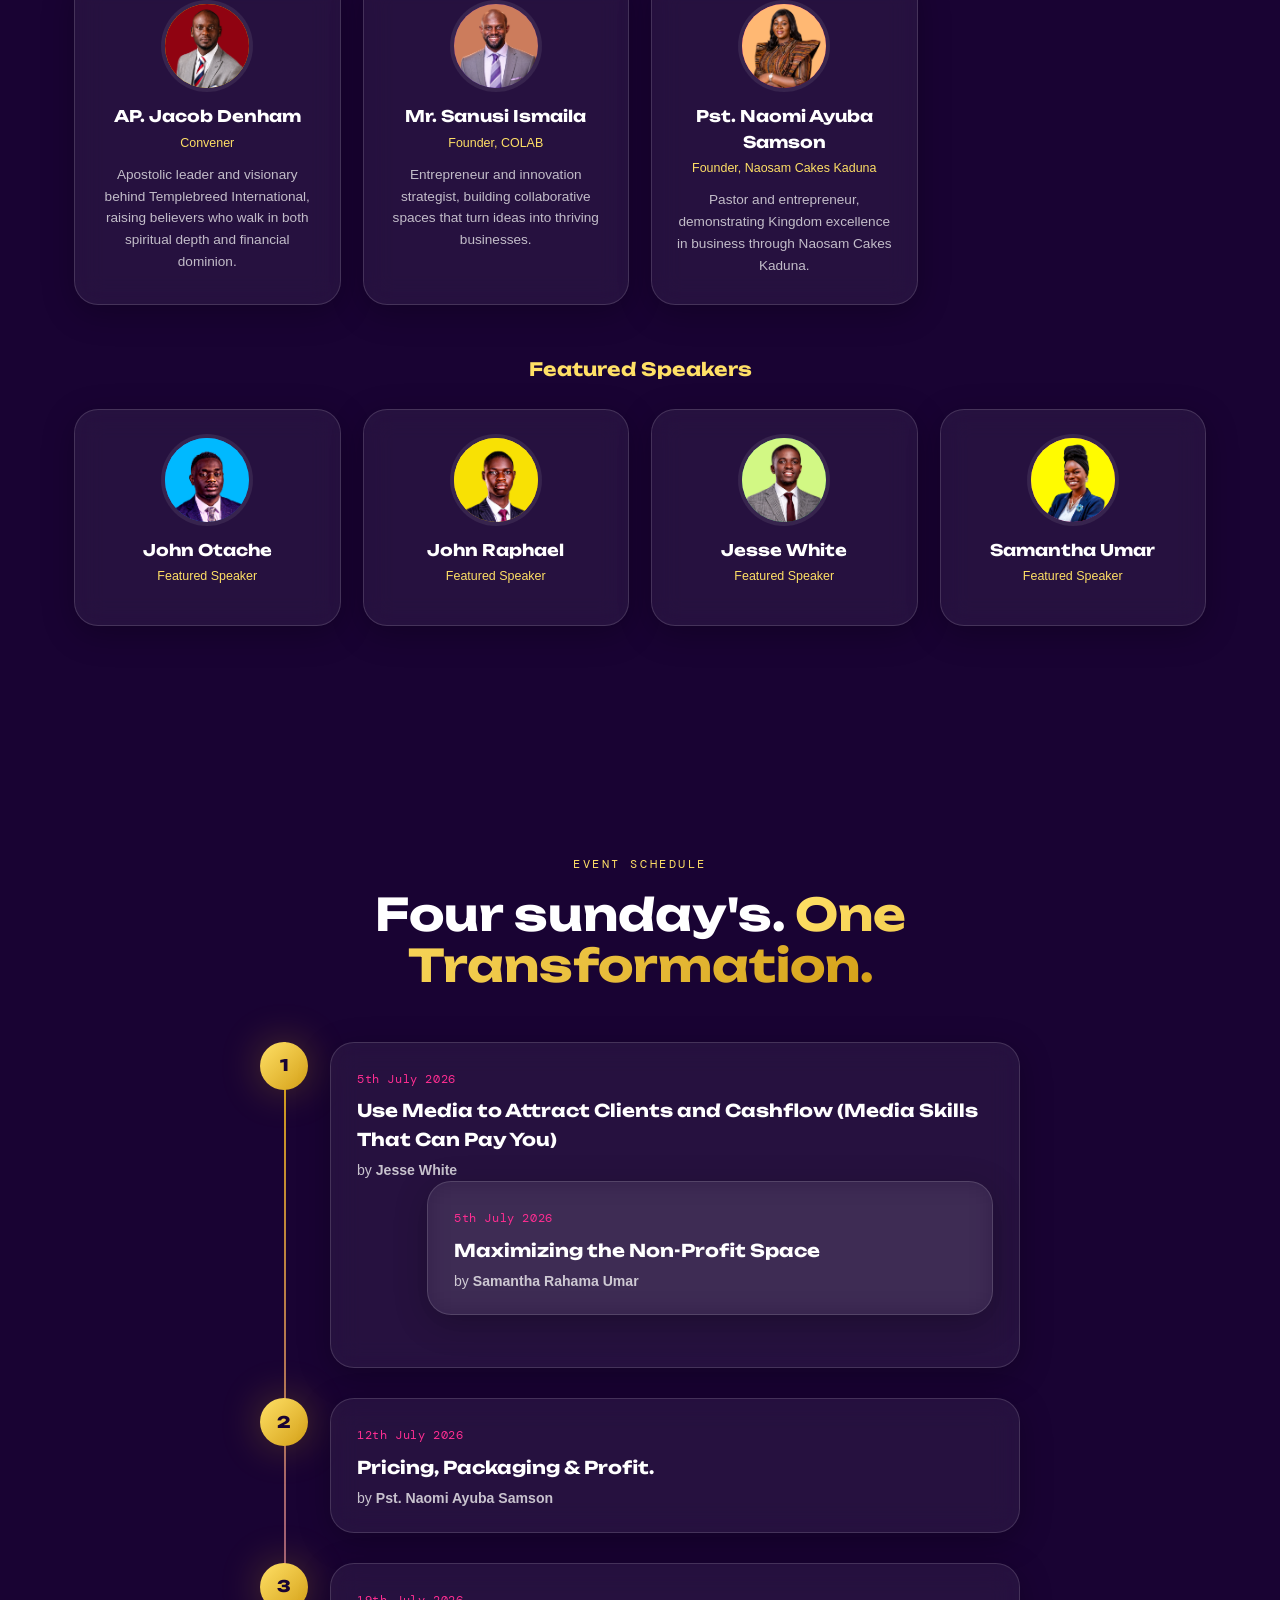
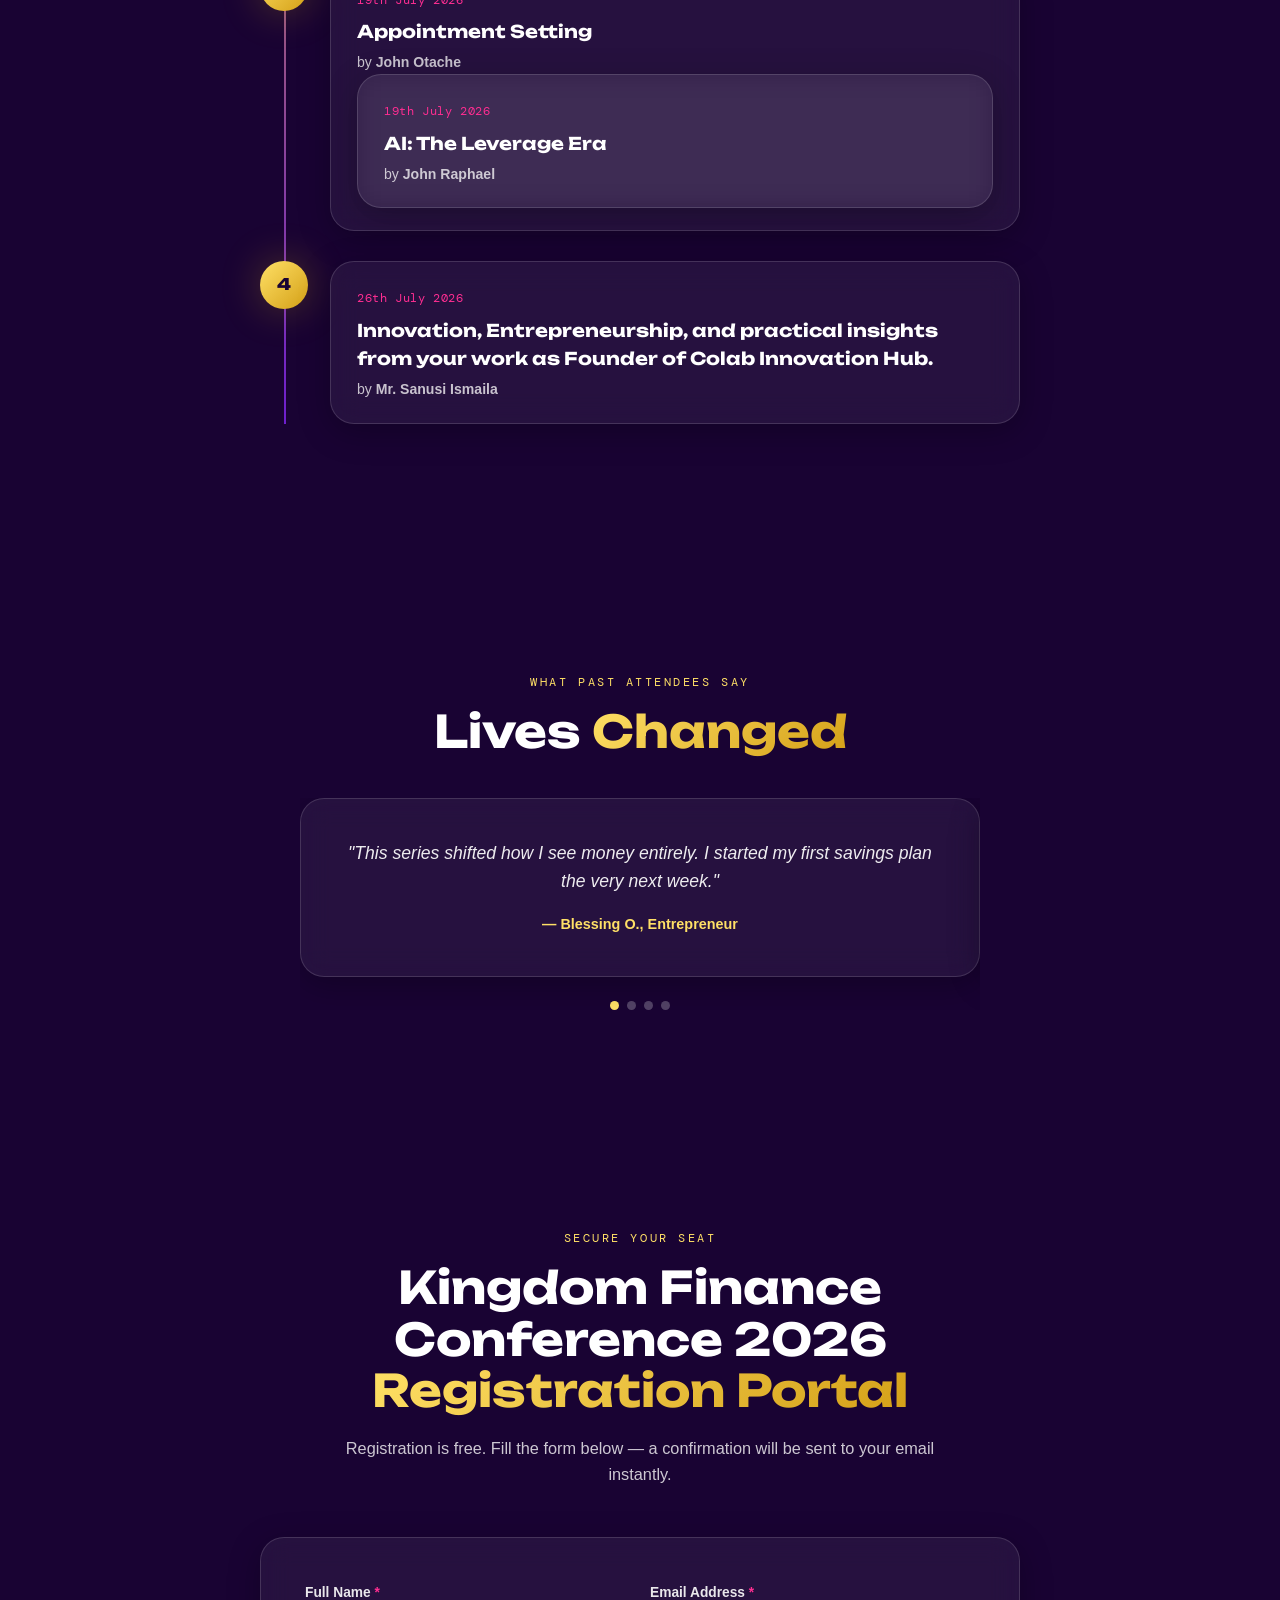
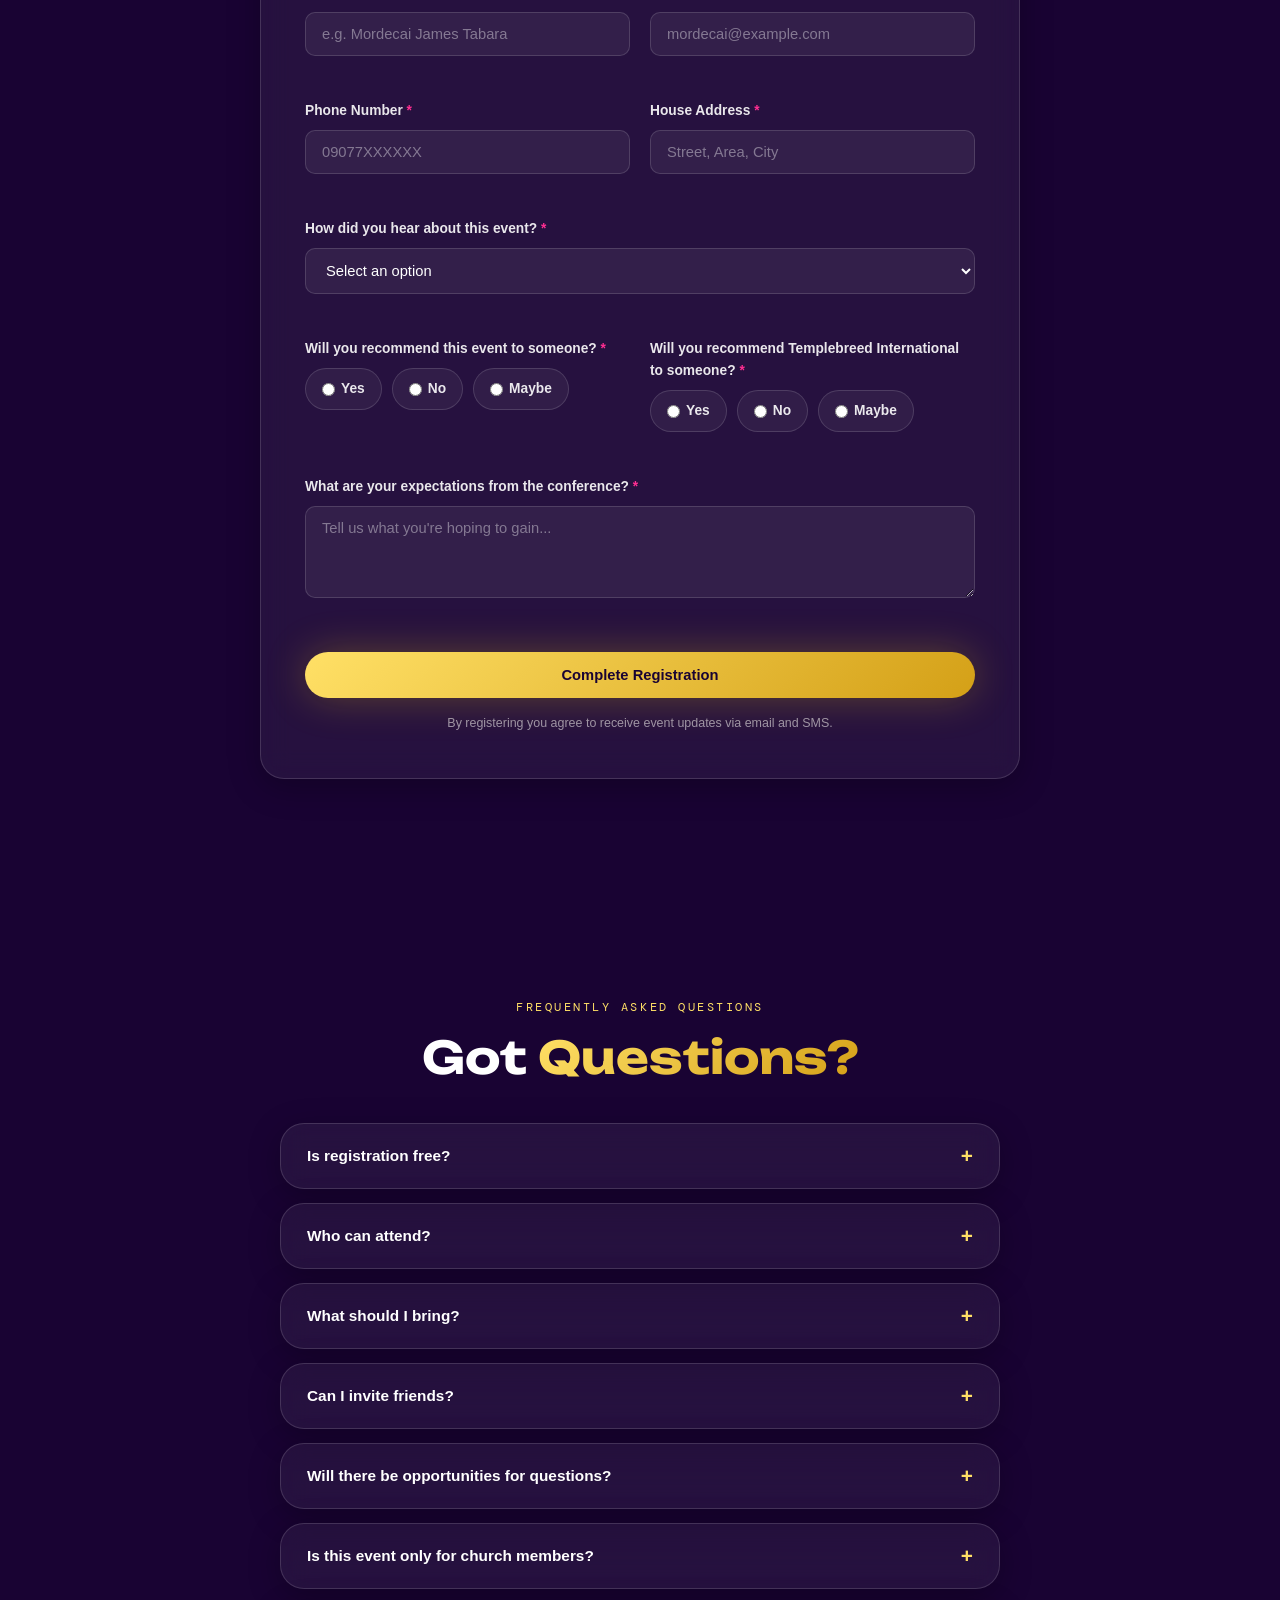
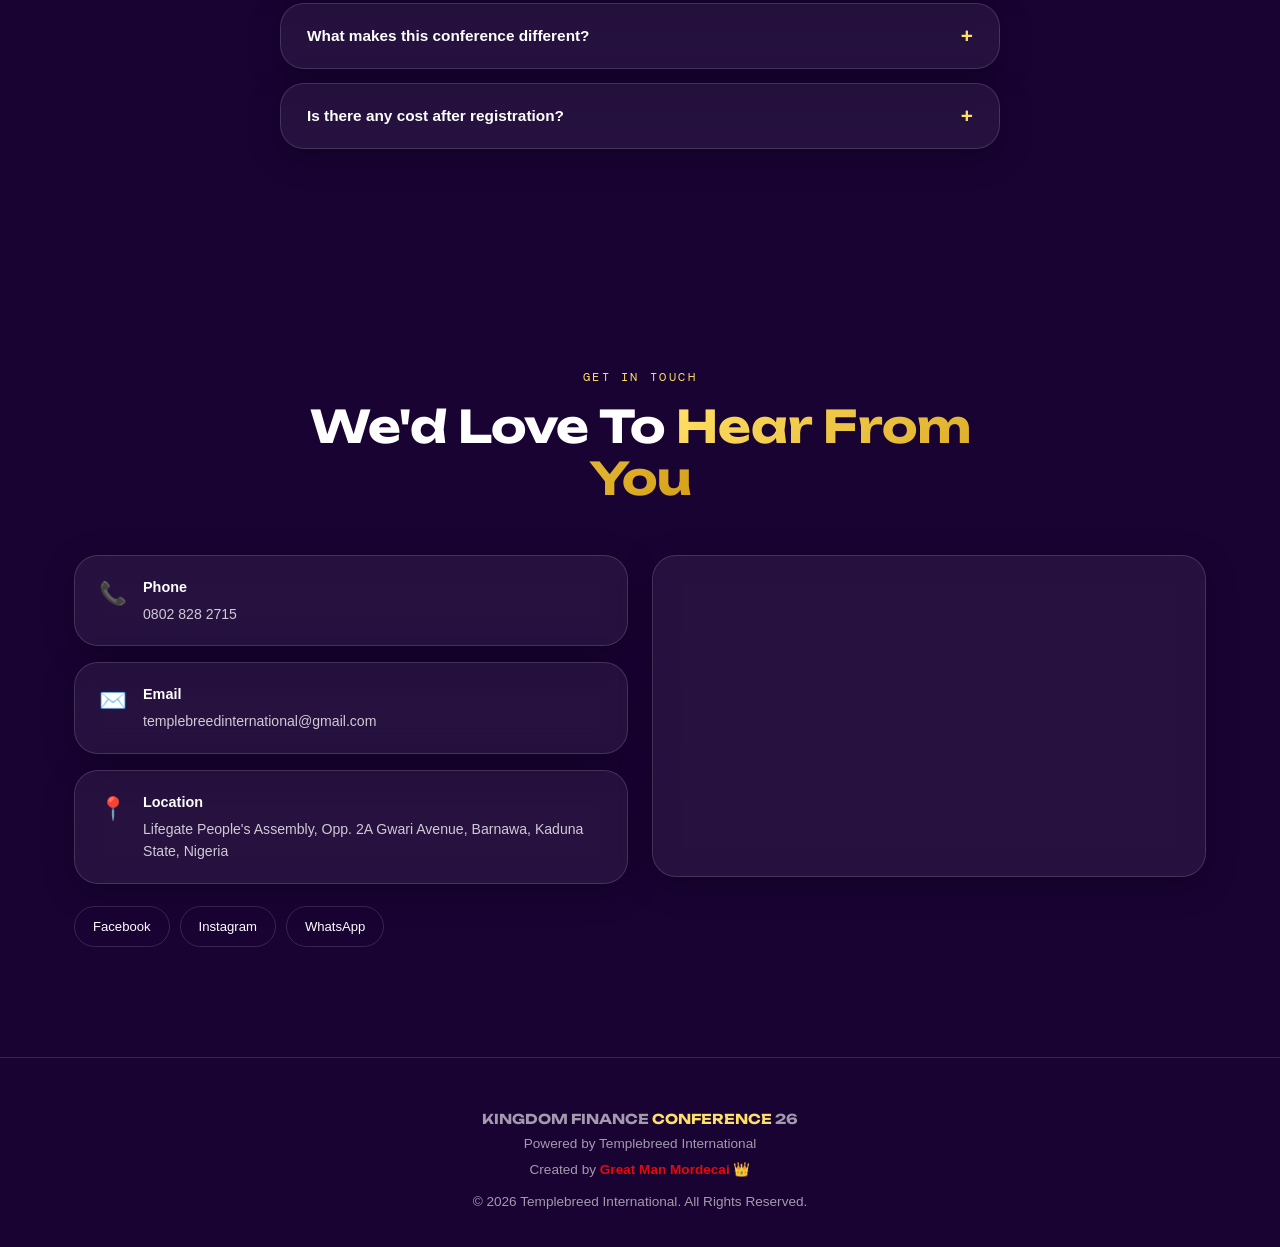
==== commit f09955a6: "Update index.html" ====
--- a/index.html
+++ b/index.html
@@ -548,7 +548,7 @@
     <p class="footer-brand">KINGDOM FINANCE <em>CONFERENCE</em> 26</p>
     <p>Powered by Templebreed International</p>
    <p>
-  Created by <a href="mord-dev.vercel.app" class="creator-link" target="_blank">Great Man Mordecai 👑</a>
+  Created by <a href="https://mord-dev.vercel.app/" class="creator-link" target="_blank">Great Man Mordecai 👑</a>
 </p>
     <p class="footer-copy">© 2026 Templebreed International. All Rights Reserved.</p>
   </div>
